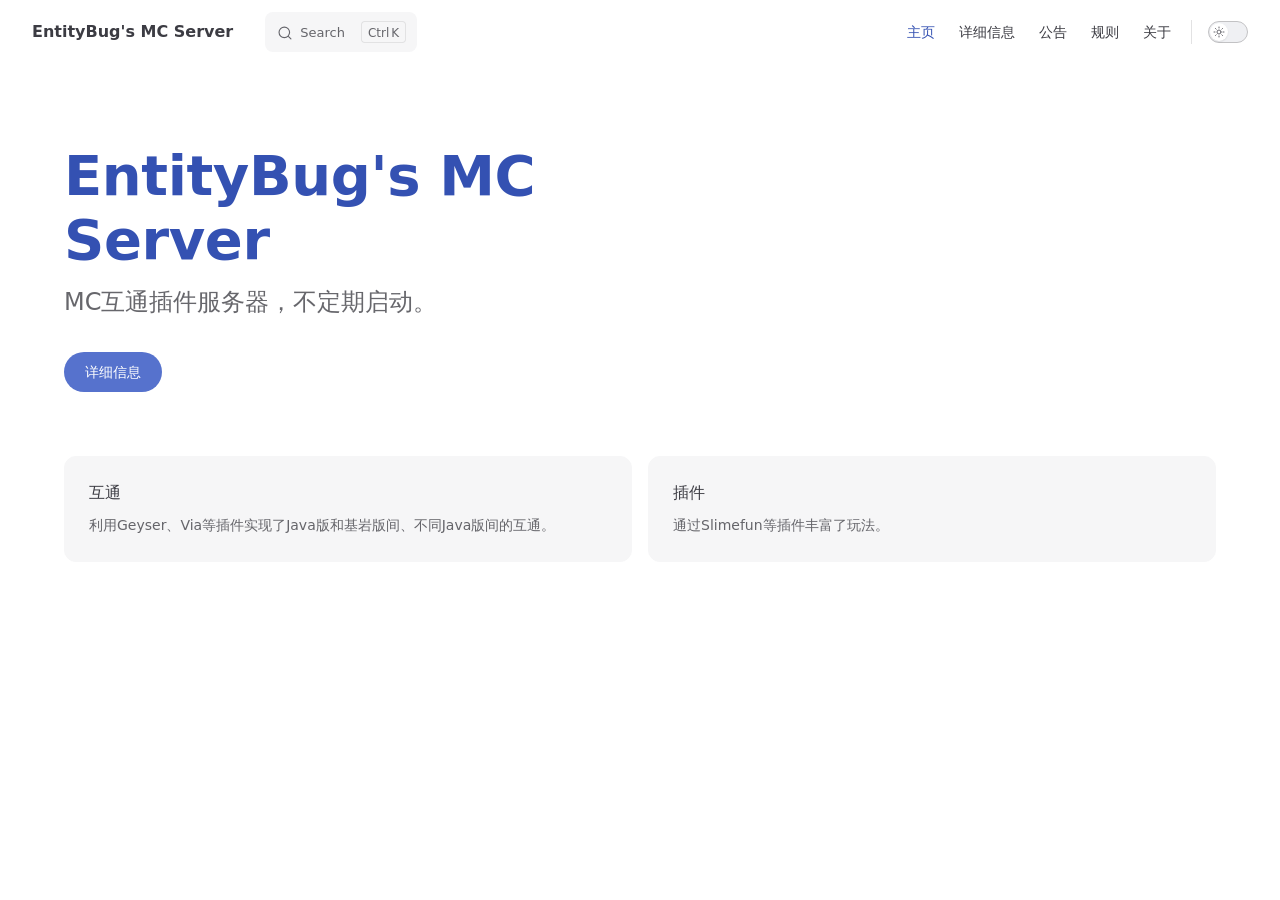
==== index.html @ 88ff8fdf "init" ====
<!DOCTYPE html>
<html lang="zh-CN" dir="ltr">
  <head>
    <meta charset="utf-8">
    <meta name="viewport" content="width=device-width,initial-scale=1">
    <title>EntityBug's MC Server</title>
    <meta name="description" content="EntityBug's MC Server">
    <meta name="generator" content="VitePress v1.3.3">
    <link rel="preload stylesheet" href="/assets/style.Cs6MiQ19.css" as="style">
    
    <script type="module" src="/assets/app.CuTtIM8b.js"></script>
    <link rel="preload" href="/assets/inter-roman-latin.Di8DUHzh.woff2" as="font" type="font/woff2" crossorigin="">
    <link rel="modulepreload" href="/assets/chunks/theme.NiTlILc1.js">
    <link rel="modulepreload" href="/assets/chunks/framework.DpC1ZpOZ.js">
    <link rel="modulepreload" href="/assets/index.md.BgIE23Xi.lean.js">
    <script id="check-dark-mode">(()=>{const e=localStorage.getItem("vitepress-theme-appearance")||"auto",a=window.matchMedia("(prefers-color-scheme: dark)").matches;(!e||e==="auto"?a:e==="dark")&&document.documentElement.classList.add("dark")})();</script>
    <script id="check-mac-os">document.documentElement.classList.toggle("mac",/Mac|iPhone|iPod|iPad/i.test(navigator.platform));</script>
  </head>
  <body>
    <div id="app"><div class="Layout" data-v-5d98c3a5><!--[--><!--]--><!--[--><span tabindex="-1" data-v-0f60ec36></span><a href="#VPContent" class="VPSkipLink visually-hidden" data-v-0f60ec36> Skip to content </a><!--]--><!----><header class="VPNav" data-v-5d98c3a5 data-v-ae24b3ad><div class="VPNavBar home top" data-v-ae24b3ad data-v-6aa21345><div class="wrapper" data-v-6aa21345><div class="container" data-v-6aa21345><div class="title" data-v-6aa21345><div class="VPNavBarTitle" data-v-6aa21345 data-v-ab179fa1><a class="title" href="/" data-v-ab179fa1><!--[--><!--]--><!----><span data-v-ab179fa1>EntityBug&#39;s MC Server</span><!--[--><!--]--></a></div></div><div class="content" data-v-6aa21345><div class="content-body" data-v-6aa21345><!--[--><!--]--><div class="VPNavBarSearch search" data-v-6aa21345><!--[--><!----><div id="local-search"><button type="button" class="DocSearch DocSearch-Button" aria-label="Search"><span class="DocSearch-Button-Container"><span class="vp-icon DocSearch-Search-Icon"></span><span class="DocSearch-Button-Placeholder">Search</span></span><span class="DocSearch-Button-Keys"><kbd class="DocSearch-Button-Key"></kbd><kbd class="DocSearch-Button-Key">K</kbd></span></button></div><!--]--></div><nav aria-labelledby="main-nav-aria-label" class="VPNavBarMenu menu" data-v-6aa21345 data-v-dc692963><span id="main-nav-aria-label" class="visually-hidden" data-v-dc692963> Main Navigation </span><!--[--><!--[--><a class="VPLink link VPNavBarMenuLink active" href="/" tabindex="0" data-v-dc692963 data-v-9c663999><!--[--><span data-v-9c663999>主页</span><!--]--></a><!--]--><!--[--><a class="VPLink link VPNavBarMenuLink" href="/details.html" tabindex="0" data-v-dc692963 data-v-9c663999><!--[--><span data-v-9c663999>详细信息</span><!--]--></a><!--]--><!--[--><a class="VPLink link VPNavBarMenuLink" href="/notice.html" tabindex="0" data-v-dc692963 data-v-9c663999><!--[--><span data-v-9c663999>公告</span><!--]--></a><!--]--><!--[--><a class="VPLink link VPNavBarMenuLink" href="/rules.html" tabindex="0" data-v-dc692963 data-v-9c663999><!--[--><span data-v-9c663999>规则</span><!--]--></a><!--]--><!--[--><a class="VPLink link VPNavBarMenuLink" href="/about.html" tabindex="0" data-v-dc692963 data-v-9c663999><!--[--><span data-v-9c663999>关于</span><!--]--></a><!--]--><!--]--></nav><!----><div class="VPNavBarAppearance appearance" data-v-6aa21345 data-v-6c893767><button class="VPSwitch VPSwitchAppearance" type="button" role="switch" title="Switch to dark theme" aria-checked="false" data-v-6c893767 data-v-5337faa4 data-v-1d5665e3><span class="check" data-v-1d5665e3><span class="icon" data-v-1d5665e3><!--[--><span class="vpi-sun sun" data-v-5337faa4></span><span class="vpi-moon moon" data-v-5337faa4></span><!--]--></span></span></button></div><!----><div class="VPFlyout VPNavBarExtra extra" data-v-6aa21345 data-v-bb2aa2f0 data-v-b6c34ac9><button type="button" class="button" aria-haspopup="true" aria-expanded="false" aria-label="extra navigation" data-v-b6c34ac9><span class="vpi-more-horizontal icon" data-v-b6c34ac9></span></button><div class="menu" data-v-b6c34ac9><div class="VPMenu" data-v-b6c34ac9 data-v-b98bc113><!----><!--[--><!--[--><!----><div class="group" data-v-bb2aa2f0><div class="item appearance" data-v-bb2aa2f0><p class="label" data-v-bb2aa2f0>Appearance</p><div class="appearance-action" data-v-bb2aa2f0><button class="VPSwitch VPSwitchAppearance" type="button" role="switch" title="Switch to dark theme" aria-checked="false" data-v-bb2aa2f0 data-v-5337faa4 data-v-1d5665e3><span class="check" data-v-1d5665e3><span class="icon" data-v-1d5665e3><!--[--><span class="vpi-sun sun" data-v-5337faa4></span><span class="vpi-moon moon" data-v-5337faa4></span><!--]--></span></span></button></div></div></div><!----><!--]--><!--]--></div></div></div><!--[--><!--]--><button type="button" class="VPNavBarHamburger hamburger" aria-label="mobile navigation" aria-expanded="false" aria-controls="VPNavScreen" data-v-6aa21345 data-v-e5dd9c1c><span class="container" data-v-e5dd9c1c><span class="top" data-v-e5dd9c1c></span><span class="middle" data-v-e5dd9c1c></span><span class="bottom" data-v-e5dd9c1c></span></span></button></div></div></div></div><div class="divider" data-v-6aa21345><div class="divider-line" data-v-6aa21345></div></div></div><!----></header><!----><!----><div class="VPContent is-home" id="VPContent" data-v-5d98c3a5 data-v-1428d186><div class="VPHome" data-v-1428d186 data-v-686f80a6><!--[--><!--]--><div class="VPHero VPHomeHero" data-v-686f80a6 data-v-303bb580><div class="container" data-v-303bb580><div class="main" data-v-303bb580><!--[--><!--]--><!--[--><h1 class="name" data-v-303bb580><span class="clip" data-v-303bb580>EntityBug's MC Server</span></h1><!----><p class="tagline" data-v-303bb580>MC互通插件服务器，不定期启动。</p><!--]--><!--[--><!--]--><div class="actions" data-v-303bb580><!--[--><div class="action" data-v-303bb580><a class="VPButton medium brand" href="/details.html" data-v-303bb580 data-v-cad61b99>详细信息</a></div><!--]--></div><!--[--><!--]--></div><!----></div></div><!--[--><!--]--><!--[--><!--]--><div class="VPFeatures VPHomeFeatures" data-v-686f80a6 data-v-a6181336><div class="container" data-v-a6181336><div class="items" data-v-a6181336><!--[--><div class="grid-2 item" data-v-a6181336><div class="VPLink no-icon VPFeature" data-v-a6181336 data-v-a3976bdc><!--[--><article class="box" data-v-a3976bdc><!----><h2 class="title" data-v-a3976bdc>互通</h2><p class="details" data-v-a3976bdc>利用Geyser、Via等插件实现了Java版和基岩版间、不同Java版间的互通。</p><!----></article><!--]--></div></div><div class="grid-2 item" data-v-a6181336><div class="VPLink no-icon VPFeature" data-v-a6181336 data-v-a3976bdc><!--[--><article class="box" data-v-a3976bdc><!----><h2 class="title" data-v-a3976bdc>插件</h2><p class="details" data-v-a3976bdc>通过Slimefun等插件丰富了玩法。</p><!----></article><!--]--></div></div><!--]--></div></div></div><!--[--><!--]--><div class="vp-doc container" style="" data-v-686f80a6 data-v-8e2d4988><!--[--><div style="position:relative;" data-v-686f80a6><div></div></div><!--]--></div></div></div><!----><!--[--><!--]--></div></div>
    <script>window.__VP_HASH_MAP__=JSON.parse("{\"about.md\":\"Ckhu9-S3\",\"details.md\":\"DdPZ6ev9\",\"index.md\":\"BgIE23Xi\",\"notice.md\":\"BH4Be3iI\",\"rules.md\":\"1nCKeiab\"}");window.__VP_SITE_DATA__=JSON.parse("{\"lang\":\"zh-CN\",\"dir\":\"ltr\",\"title\":\"EntityBug's MC Server\",\"description\":\"EntityBug's MC Server\",\"base\":\"/\",\"head\":[],\"router\":{\"prefetchLinks\":true},\"appearance\":true,\"themeConfig\":{\"nav\":[{\"text\":\"主页\",\"link\":\"/\"},{\"text\":\"详细信息\",\"link\":\"/details\"},{\"text\":\"公告\",\"link\":\"/notice\"},{\"text\":\"规则\",\"link\":\"/rules\"},{\"text\":\"关于\",\"link\":\"/about\"}],\"search\":{\"provider\":\"local\"}},\"locales\":{},\"scrollOffset\":134,\"cleanUrls\":false}");</script>
    
  </body>
</html>
---- assets/style.Cs6MiQ19.css ----
@font-face{font-family:Inter;font-style:normal;font-weight:100 900;font-display:swap;src:url(/assets/inter-roman-cyrillic-ext.BBPuwvHQ.woff2) format("woff2");unicode-range:U+0460-052F,U+1C80-1C88,U+20B4,U+2DE0-2DFF,U+A640-A69F,U+FE2E-FE2F}@font-face{font-family:Inter;font-style:normal;font-weight:100 900;font-display:swap;src:url(/assets/inter-roman-cyrillic.C5lxZ8CY.woff2) format("woff2");unicode-range:U+0301,U+0400-045F,U+0490-0491,U+04B0-04B1,U+2116}@font-face{font-family:Inter;font-style:normal;font-weight:100 900;font-display:swap;src:url(/assets/inter-roman-greek-ext.CqjqNYQ-.woff2) format("woff2");unicode-range:U+1F00-1FFF}@font-face{font-family:Inter;font-style:normal;font-weight:100 900;font-display:swap;src:url(/assets/inter-roman-greek.BBVDIX6e.woff2) format("woff2");unicode-range:U+0370-0377,U+037A-037F,U+0384-038A,U+038C,U+038E-03A1,U+03A3-03FF}@font-face{font-family:Inter;font-style:normal;font-weight:100 900;font-display:swap;src:url(/assets/inter-roman-vietnamese.BjW4sHH5.woff2) format("woff2");unicode-range:U+0102-0103,U+0110-0111,U+0128-0129,U+0168-0169,U+01A0-01A1,U+01AF-01B0,U+0300-0301,U+0303-0304,U+0308-0309,U+0323,U+0329,U+1EA0-1EF9,U+20AB}@font-face{font-family:Inter;font-style:normal;font-weight:100 900;font-display:swap;src:url(/assets/inter-roman-latin-ext.4ZJIpNVo.woff2) format("woff2");unicode-range:U+0100-02AF,U+0304,U+0308,U+0329,U+1E00-1E9F,U+1EF2-1EFF,U+2020,U+20A0-20AB,U+20AD-20C0,U+2113,U+2C60-2C7F,U+A720-A7FF}@font-face{font-family:Inter;font-style:normal;font-weight:100 900;font-display:swap;src:url(/assets/inter-roman-latin.Di8DUHzh.woff2) format("woff2");unicode-range:U+0000-00FF,U+0131,U+0152-0153,U+02BB-02BC,U+02C6,U+02DA,U+02DC,U+0304,U+0308,U+0329,U+2000-206F,U+2074,U+20AC,U+2122,U+2191,U+2193,U+2212,U+2215,U+FEFF,U+FFFD}@font-face{font-family:Inter;font-style:italic;font-weight:100 900;font-display:swap;src:url(/assets/inter-italic-cyrillic-ext.r48I6akx.woff2) format("woff2");unicode-range:U+0460-052F,U+1C80-1C88,U+20B4,U+2DE0-2DFF,U+A640-A69F,U+FE2E-FE2F}@font-face{font-family:Inter;font-style:italic;font-weight:100 900;font-display:swap;src:url(/assets/inter-italic-cyrillic.By2_1cv3.woff2) format("woff2");unicode-range:U+0301,U+0400-045F,U+0490-0491,U+04B0-04B1,U+2116}@font-face{font-family:Inter;font-style:italic;font-weight:100 900;font-display:swap;src:url(/assets/inter-italic-greek-ext.1u6EdAuj.woff2) format("woff2");unicode-range:U+1F00-1FFF}@font-face{font-family:Inter;font-style:italic;font-weight:100 900;font-display:swap;src:url(/assets/inter-italic-greek.DJ8dCoTZ.woff2) format("woff2");unicode-range:U+0370-0377,U+037A-037F,U+0384-038A,U+038C,U+038E-03A1,U+03A3-03FF}@font-face{font-family:Inter;font-style:italic;font-weight:100 900;font-display:swap;src:url(/assets/inter-italic-vietnamese.BSbpV94h.woff2) format("woff2");unicode-range:U+0102-0103,U+0110-0111,U+0128-0129,U+0168-0169,U+01A0-01A1,U+01AF-01B0,U+0300-0301,U+0303-0304,U+0308-0309,U+0323,U+0329,U+1EA0-1EF9,U+20AB}@font-face{font-family:Inter;font-style:italic;font-weight:100 900;font-display:swap;src:url(/assets/inter-italic-latin-ext.CN1xVJS-.woff2) format("woff2");unicode-range:U+0100-02AF,U+0304,U+0308,U+0329,U+1E00-1E9F,U+1EF2-1EFF,U+2020,U+20A0-20AB,U+20AD-20C0,U+2113,U+2C60-2C7F,U+A720-A7FF}@font-face{font-family:Inter;font-style:italic;font-weight:100 900;font-display:swap;src:url(/assets/inter-italic-latin.C2AdPX0b.woff2) format("woff2");unicode-range:U+0000-00FF,U+0131,U+0152-0153,U+02BB-02BC,U+02C6,U+02DA,U+02DC,U+0304,U+0308,U+0329,U+2000-206F,U+2074,U+20AC,U+2122,U+2191,U+2193,U+2212,U+2215,U+FEFF,U+FFFD}@font-face{font-family:Punctuation SC;font-weight:400;src:local("PingFang SC Regular"),local("Noto Sans CJK SC"),local("Microsoft YaHei");unicode-range:U+201C,U+201D,U+2018,U+2019,U+2E3A,U+2014,U+2013,U+2026,U+00B7,U+007E,U+002F}@font-face{font-family:Punctuation SC;font-weight:500;src:local("PingFang SC Medium"),local("Noto Sans CJK SC"),local("Microsoft YaHei");unicode-range:U+201C,U+201D,U+2018,U+2019,U+2E3A,U+2014,U+2013,U+2026,U+00B7,U+007E,U+002F}@font-face{font-family:Punctuation SC;font-weight:600;src:local("PingFang SC Semibold"),local("Noto Sans CJK SC Bold"),local("Microsoft YaHei Bold");unicode-range:U+201C,U+201D,U+2018,U+2019,U+2E3A,U+2014,U+2013,U+2026,U+00B7,U+007E,U+002F}@font-face{font-family:Punctuation SC;font-weight:700;src:local("PingFang SC Semibold"),local("Noto Sans CJK SC Bold"),local("Microsoft YaHei Bold");unicode-range:U+201C,U+201D,U+2018,U+2019,U+2E3A,U+2014,U+2013,U+2026,U+00B7,U+007E,U+002F}:root{--vp-c-white: #ffffff;--vp-c-black: #000000;--vp-c-neutral: var(--vp-c-black);--vp-c-neutral-inverse: var(--vp-c-white)}.dark{--vp-c-neutral: var(--vp-c-white);--vp-c-neutral-inverse: var(--vp-c-black)}:root{--vp-c-gray-1: #dddde3;--vp-c-gray-2: #e4e4e9;--vp-c-gray-3: #ebebef;--vp-c-gray-soft: rgba(142, 150, 170, .14);--vp-c-indigo-1: #3451b2;--vp-c-indigo-2: #3a5ccc;--vp-c-indigo-3: #5672cd;--vp-c-indigo-soft: rgba(100, 108, 255, .14);--vp-c-purple-1: #6f42c1;--vp-c-purple-2: #7e4cc9;--vp-c-purple-3: #8e5cd9;--vp-c-purple-soft: rgba(159, 122, 234, .14);--vp-c-green-1: #18794e;--vp-c-green-2: #299764;--vp-c-green-3: #30a46c;--vp-c-green-soft: rgba(16, 185, 129, .14);--vp-c-yellow-1: #915930;--vp-c-yellow-2: #946300;--vp-c-yellow-3: #9f6a00;--vp-c-yellow-soft: rgba(234, 179, 8, .14);--vp-c-red-1: #b8272c;--vp-c-red-2: #d5393e;--vp-c-red-3: #e0575b;--vp-c-red-soft: rgba(244, 63, 94, .14);--vp-c-sponsor: #db2777}.dark{--vp-c-gray-1: #515c67;--vp-c-gray-2: #414853;--vp-c-gray-3: #32363f;--vp-c-gray-soft: rgba(101, 117, 133, .16);--vp-c-indigo-1: #a8b1ff;--vp-c-indigo-2: #5c73e7;--vp-c-indigo-3: #3e63dd;--vp-c-indigo-soft: rgba(100, 108, 255, .16);--vp-c-purple-1: #c8abfa;--vp-c-purple-2: #a879e6;--vp-c-purple-3: #8e5cd9;--vp-c-purple-soft: rgba(159, 122, 234, .16);--vp-c-green-1: #3dd68c;--vp-c-green-2: #30a46c;--vp-c-green-3: #298459;--vp-c-green-soft: rgba(16, 185, 129, .16);--vp-c-yellow-1: #f9b44e;--vp-c-yellow-2: #da8b17;--vp-c-yellow-3: #a46a0a;--vp-c-yellow-soft: rgba(234, 179, 8, .16);--vp-c-red-1: #f66f81;--vp-c-red-2: #f14158;--vp-c-red-3: #b62a3c;--vp-c-red-soft: rgba(244, 63, 94, .16)}:root{--vp-c-bg: #ffffff;--vp-c-bg-alt: #f6f6f7;--vp-c-bg-elv: #ffffff;--vp-c-bg-soft: #f6f6f7}.dark{--vp-c-bg: #1b1b1f;--vp-c-bg-alt: #161618;--vp-c-bg-elv: #202127;--vp-c-bg-soft: #202127}:root{--vp-c-border: #c2c2c4;--vp-c-divider: #e2e2e3;--vp-c-gutter: #e2e2e3}.dark{--vp-c-border: #3c3f44;--vp-c-divider: #2e2e32;--vp-c-gutter: #000000}:root{--vp-c-text-1: rgba(60, 60, 67);--vp-c-text-2: rgba(60, 60, 67, .78);--vp-c-text-3: rgba(60, 60, 67, .56)}.dark{--vp-c-text-1: rgba(255, 255, 245, .86);--vp-c-text-2: rgba(235, 235, 245, .6);--vp-c-text-3: rgba(235, 235, 245, .38)}:root{--vp-c-default-1: var(--vp-c-gray-1);--vp-c-default-2: var(--vp-c-gray-2);--vp-c-default-3: var(--vp-c-gray-3);--vp-c-default-soft: var(--vp-c-gray-soft);--vp-c-brand-1: var(--vp-c-indigo-1);--vp-c-brand-2: var(--vp-c-indigo-2);--vp-c-brand-3: var(--vp-c-indigo-3);--vp-c-brand-soft: var(--vp-c-indigo-soft);--vp-c-brand: var(--vp-c-brand-1);--vp-c-tip-1: var(--vp-c-brand-1);--vp-c-tip-2: var(--vp-c-brand-2);--vp-c-tip-3: var(--vp-c-brand-3);--vp-c-tip-soft: var(--vp-c-brand-soft);--vp-c-note-1: var(--vp-c-brand-1);--vp-c-note-2: var(--vp-c-brand-2);--vp-c-note-3: var(--vp-c-brand-3);--vp-c-note-soft: var(--vp-c-brand-soft);--vp-c-success-1: var(--vp-c-green-1);--vp-c-success-2: var(--vp-c-green-2);--vp-c-success-3: var(--vp-c-green-3);--vp-c-success-soft: var(--vp-c-green-soft);--vp-c-important-1: var(--vp-c-purple-1);--vp-c-important-2: var(--vp-c-purple-2);--vp-c-important-3: var(--vp-c-purple-3);--vp-c-important-soft: var(--vp-c-purple-soft);--vp-c-warning-1: var(--vp-c-yellow-1);--vp-c-warning-2: var(--vp-c-yellow-2);--vp-c-warning-3: var(--vp-c-yellow-3);--vp-c-warning-soft: var(--vp-c-yellow-soft);--vp-c-danger-1: var(--vp-c-red-1);--vp-c-danger-2: var(--vp-c-red-2);--vp-c-danger-3: var(--vp-c-red-3);--vp-c-danger-soft: var(--vp-c-red-soft);--vp-c-caution-1: var(--vp-c-red-1);--vp-c-caution-2: var(--vp-c-red-2);--vp-c-caution-3: var(--vp-c-red-3);--vp-c-caution-soft: var(--vp-c-red-soft)}:root{--vp-font-family-base: "Inter", ui-sans-serif, system-ui, sans-serif, "Apple Color Emoji", "Segoe UI Emoji", "Segoe UI Symbol", "Noto Color Emoji";--vp-font-family-mono: ui-monospace, "Menlo", "Monaco", "Consolas", "Liberation Mono", "Courier New", monospace;font-optical-sizing:auto}:root:where(:lang(zh)){--vp-font-family-base: "Punctuation SC", "Inter", ui-sans-serif, system-ui, "PingFang SC", "Noto Sans CJK SC", "Noto Sans SC", "Heiti SC", "Microsoft YaHei", "DengXian", sans-serif, "Apple Color Emoji", "Segoe UI Emoji", "Segoe UI Symbol", "Noto Color Emoji"}:root{--vp-shadow-1: 0 1px 2px rgba(0, 0, 0, .04), 0 1px 2px rgba(0, 0, 0, .06);--vp-shadow-2: 0 3px 12px rgba(0, 0, 0, .07), 0 1px 4px rgba(0, 0, 0, .07);--vp-shadow-3: 0 12px 32px rgba(0, 0, 0, .1), 0 2px 6px rgba(0, 0, 0, .08);--vp-shadow-4: 0 14px 44px rgba(0, 0, 0, .12), 0 3px 9px rgba(0, 0, 0, .12);--vp-shadow-5: 0 18px 56px rgba(0, 0, 0, .16), 0 4px 12px rgba(0, 0, 0, .16)}:root{--vp-z-index-footer: 10;--vp-z-index-local-nav: 20;--vp-z-index-nav: 30;--vp-z-index-layout-top: 40;--vp-z-index-backdrop: 50;--vp-z-index-sidebar: 60}@media (min-width: 960px){:root{--vp-z-index-sidebar: 25}}:root{--vp-layout-max-width: 1440px}:root{--vp-header-anchor-symbol: "#"}:root{--vp-code-line-height: 1.7;--vp-code-font-size: .875em;--vp-code-color: var(--vp-c-brand-1);--vp-code-link-color: var(--vp-c-brand-1);--vp-code-link-hover-color: var(--vp-c-brand-2);--vp-code-bg: var(--vp-c-default-soft);--vp-code-block-color: var(--vp-c-text-2);--vp-code-block-bg: var(--vp-c-bg-alt);--vp-code-block-divider-color: var(--vp-c-gutter);--vp-code-lang-color: var(--vp-c-text-3);--vp-code-line-highlight-color: var(--vp-c-default-soft);--vp-code-line-number-color: var(--vp-c-text-3);--vp-code-line-diff-add-color: var(--vp-c-success-soft);--vp-code-line-diff-add-symbol-color: var(--vp-c-success-1);--vp-code-line-diff-remove-color: var(--vp-c-danger-soft);--vp-code-line-diff-remove-symbol-color: var(--vp-c-danger-1);--vp-code-line-warning-color: var(--vp-c-warning-soft);--vp-code-line-error-color: var(--vp-c-danger-soft);--vp-code-copy-code-border-color: var(--vp-c-divider);--vp-code-copy-code-bg: var(--vp-c-bg-soft);--vp-code-copy-code-hover-border-color: var(--vp-c-divider);--vp-code-copy-code-hover-bg: var(--vp-c-bg);--vp-code-copy-code-active-text: var(--vp-c-text-2);--vp-code-copy-copied-text-content: "Copied";--vp-code-tab-divider: var(--vp-code-block-divider-color);--vp-code-tab-text-color: var(--vp-c-text-2);--vp-code-tab-bg: var(--vp-code-block-bg);--vp-code-tab-hover-text-color: var(--vp-c-text-1);--vp-code-tab-active-text-color: var(--vp-c-text-1);--vp-code-tab-active-bar-color: var(--vp-c-brand-1)}:root{--vp-button-brand-border: transparent;--vp-button-brand-text: var(--vp-c-white);--vp-button-brand-bg: var(--vp-c-brand-3);--vp-button-brand-hover-border: transparent;--vp-button-brand-hover-text: var(--vp-c-white);--vp-button-brand-hover-bg: var(--vp-c-brand-2);--vp-button-brand-active-border: transparent;--vp-button-brand-active-text: var(--vp-c-white);--vp-button-brand-active-bg: var(--vp-c-brand-1);--vp-button-alt-border: transparent;--vp-button-alt-text: var(--vp-c-text-1);--vp-button-alt-bg: var(--vp-c-default-3);--vp-button-alt-hover-border: transparent;--vp-button-alt-hover-text: var(--vp-c-text-1);--vp-button-alt-hover-bg: var(--vp-c-default-2);--vp-button-alt-active-border: transparent;--vp-button-alt-active-text: var(--vp-c-text-1);--vp-button-alt-active-bg: var(--vp-c-default-1);--vp-button-sponsor-border: var(--vp-c-text-2);--vp-button-sponsor-text: var(--vp-c-text-2);--vp-button-sponsor-bg: transparent;--vp-button-sponsor-hover-border: var(--vp-c-sponsor);--vp-button-sponsor-hover-text: var(--vp-c-sponsor);--vp-button-sponsor-hover-bg: transparent;--vp-button-sponsor-active-border: var(--vp-c-sponsor);--vp-button-sponsor-active-text: var(--vp-c-sponsor);--vp-button-sponsor-active-bg: transparent}:root{--vp-custom-block-font-size: 14px;--vp-custom-block-code-font-size: 13px;--vp-custom-block-info-border: transparent;--vp-custom-block-info-text: var(--vp-c-text-1);--vp-custom-block-info-bg: var(--vp-c-default-soft);--vp-custom-block-info-code-bg: var(--vp-c-default-soft);--vp-custom-block-note-border: transparent;--vp-custom-block-note-text: var(--vp-c-text-1);--vp-custom-block-note-bg: var(--vp-c-default-soft);--vp-custom-block-note-code-bg: var(--vp-c-default-soft);--vp-custom-block-tip-border: transparent;--vp-custom-block-tip-text: var(--vp-c-text-1);--vp-custom-block-tip-bg: var(--vp-c-tip-soft);--vp-custom-block-tip-code-bg: var(--vp-c-tip-soft);--vp-custom-block-important-border: transparent;--vp-custom-block-important-text: var(--vp-c-text-1);--vp-custom-block-important-bg: var(--vp-c-important-soft);--vp-custom-block-important-code-bg: var(--vp-c-important-soft);--vp-custom-block-warning-border: transparent;--vp-custom-block-warning-text: var(--vp-c-text-1);--vp-custom-block-warning-bg: var(--vp-c-warning-soft);--vp-custom-block-warning-code-bg: var(--vp-c-warning-soft);--vp-custom-block-danger-border: transparent;--vp-custom-block-danger-text: var(--vp-c-text-1);--vp-custom-block-danger-bg: var(--vp-c-danger-soft);--vp-custom-block-danger-code-bg: var(--vp-c-danger-soft);--vp-custom-block-caution-border: transparent;--vp-custom-block-caution-text: var(--vp-c-text-1);--vp-custom-block-caution-bg: var(--vp-c-caution-soft);--vp-custom-block-caution-code-bg: var(--vp-c-caution-soft);--vp-custom-block-details-border: var(--vp-custom-block-info-border);--vp-custom-block-details-text: var(--vp-custom-block-info-text);--vp-custom-block-details-bg: var(--vp-custom-block-info-bg);--vp-custom-block-details-code-bg: var(--vp-custom-block-info-code-bg)}:root{--vp-input-border-color: var(--vp-c-border);--vp-input-bg-color: var(--vp-c-bg-alt);--vp-input-switch-bg-color: var(--vp-c-default-soft)}:root{--vp-nav-height: 64px;--vp-nav-bg-color: var(--vp-c-bg);--vp-nav-screen-bg-color: var(--vp-c-bg);--vp-nav-logo-height: 24px}.hide-nav{--vp-nav-height: 0px}.hide-nav .VPSidebar{--vp-nav-height: 22px}:root{--vp-local-nav-bg-color: var(--vp-c-bg)}:root{--vp-sidebar-width: 272px;--vp-sidebar-bg-color: var(--vp-c-bg-alt)}:root{--vp-backdrop-bg-color: rgba(0, 0, 0, .6)}:root{--vp-home-hero-name-color: var(--vp-c-brand-1);--vp-home-hero-name-background: transparent;--vp-home-hero-image-background-image: none;--vp-home-hero-image-filter: none}:root{--vp-badge-info-border: transparent;--vp-badge-info-text: var(--vp-c-text-2);--vp-badge-info-bg: var(--vp-c-default-soft);--vp-badge-tip-border: transparent;--vp-badge-tip-text: var(--vp-c-tip-1);--vp-badge-tip-bg: var(--vp-c-tip-soft);--vp-badge-warning-border: transparent;--vp-badge-warning-text: var(--vp-c-warning-1);--vp-badge-warning-bg: var(--vp-c-warning-soft);--vp-badge-danger-border: transparent;--vp-badge-danger-text: var(--vp-c-danger-1);--vp-badge-danger-bg: var(--vp-c-danger-soft)}:root{--vp-carbon-ads-text-color: var(--vp-c-text-1);--vp-carbon-ads-poweredby-color: var(--vp-c-text-2);--vp-carbon-ads-bg-color: var(--vp-c-bg-soft);--vp-carbon-ads-hover-text-color: var(--vp-c-brand-1);--vp-carbon-ads-hover-poweredby-color: var(--vp-c-text-1)}:root{--vp-local-search-bg: var(--vp-c-bg);--vp-local-search-result-bg: var(--vp-c-bg);--vp-local-search-result-border: var(--vp-c-divider);--vp-local-search-result-selected-bg: var(--vp-c-bg);--vp-local-search-result-selected-border: var(--vp-c-brand-1);--vp-local-search-highlight-bg: var(--vp-c-brand-1);--vp-local-search-highlight-text: var(--vp-c-neutral-inverse)}@media (prefers-reduced-motion: reduce){*,:before,:after{animation-delay:-1ms!important;animation-duration:1ms!important;animation-iteration-count:1!important;background-attachment:initial!important;scroll-behavior:auto!important;transition-duration:0s!important;transition-delay:0s!important}}*,:before,:after{box-sizing:border-box}html{line-height:1.4;font-size:16px;-webkit-text-size-adjust:100%}html.dark{color-scheme:dark}body{margin:0;width:100%;min-width:320px;min-height:100vh;line-height:24px;font-family:var(--vp-font-family-base);font-size:16px;font-weight:400;color:var(--vp-c-text-1);background-color:var(--vp-c-bg);font-synthesis:style;text-rendering:optimizeLegibility;-webkit-font-smoothing:antialiased;-moz-osx-font-smoothing:grayscale}main{display:block}h1,h2,h3,h4,h5,h6{margin:0;line-height:24px;font-size:16px;font-weight:400}p{margin:0}strong,b{font-weight:600}a,area,button,[role=button],input,label,select,summary,textarea{touch-action:manipulation}a{color:inherit;text-decoration:inherit}ol,ul{list-style:none;margin:0;padding:0}blockquote{margin:0}pre,code,kbd,samp{font-family:var(--vp-font-family-mono)}img,svg,video,canvas,audio,iframe,embed,object{display:block}figure{margin:0}img,video{max-width:100%;height:auto}button,input,optgroup,select,textarea{border:0;padding:0;line-height:inherit;color:inherit}button{padding:0;font-family:inherit;background-color:transparent;background-image:none}button:enabled,[role=button]:enabled{cursor:pointer}button:focus,button:focus-visible{outline:1px dotted;outline:4px auto -webkit-focus-ring-color}button:focus:not(:focus-visible){outline:none!important}input:focus,textarea:focus,select:focus{outline:none}table{border-collapse:collapse}input{background-color:transparent}input:-ms-input-placeholder,textarea:-ms-input-placeholder{color:var(--vp-c-text-3)}input::-ms-input-placeholder,textarea::-ms-input-placeholder{color:var(--vp-c-text-3)}input::placeholder,textarea::placeholder{color:var(--vp-c-text-3)}input::-webkit-outer-spin-button,input::-webkit-inner-spin-button{-webkit-appearance:none;margin:0}input[type=number]{-moz-appearance:textfield}textarea{resize:vertical}select{-webkit-appearance:none}fieldset{margin:0;padding:0}h1,h2,h3,h4,h5,h6,li,p{overflow-wrap:break-word}vite-error-overlay{z-index:9999}mjx-container{overflow-x:auto}mjx-container>svg{display:inline-block;margin:auto}[class^=vpi-],[class*=" vpi-"],.vp-icon{width:1em;height:1em}[class^=vpi-].bg,[class*=" vpi-"].bg,.vp-icon.bg{background-size:100% 100%;background-color:transparent}[class^=vpi-]:not(.bg),[class*=" vpi-"]:not(.bg),.vp-icon:not(.bg){-webkit-mask:var(--icon) no-repeat;mask:var(--icon) no-repeat;-webkit-mask-size:100% 100%;mask-size:100% 100%;background-color:currentColor;color:inherit}.vpi-align-left{--icon: url("data:image/svg+xml,%3Csvg xmlns='http://www.w3.org/2000/svg' fill='none' stroke='currentColor' stroke-linecap='round' stroke-linejoin='round' stroke-width='2' viewBox='0 0 24 24'%3E%3Cpath d='M21 6H3M15 12H3M17 18H3'/%3E%3C/svg%3E")}.vpi-arrow-right,.vpi-arrow-down,.vpi-arrow-left,.vpi-arrow-up{--icon: url("data:image/svg+xml,%3Csvg xmlns='http://www.w3.org/2000/svg' fill='none' stroke='currentColor' stroke-linecap='round' stroke-linejoin='round' stroke-width='2' viewBox='0 0 24 24'%3E%3Cpath d='M5 12h14M12 5l7 7-7 7'/%3E%3C/svg%3E")}.vpi-chevron-right,.vpi-chevron-down,.vpi-chevron-left,.vpi-chevron-up{--icon: url("data:image/svg+xml,%3Csvg xmlns='http://www.w3.org/2000/svg' fill='none' stroke='currentColor' stroke-linecap='round' stroke-linejoin='round' stroke-width='2' viewBox='0 0 24 24'%3E%3Cpath d='m9 18 6-6-6-6'/%3E%3C/svg%3E")}.vpi-chevron-down,.vpi-arrow-down{transform:rotate(90deg)}.vpi-chevron-left,.vpi-arrow-left{transform:rotate(180deg)}.vpi-chevron-up,.vpi-arrow-up{transform:rotate(-90deg)}.vpi-square-pen{--icon: url("data:image/svg+xml,%3Csvg xmlns='http://www.w3.org/2000/svg' fill='none' stroke='currentColor' stroke-linecap='round' stroke-linejoin='round' stroke-width='2' viewBox='0 0 24 24'%3E%3Cpath d='M12 3H5a2 2 0 0 0-2 2v14a2 2 0 0 0 2 2h14a2 2 0 0 0 2-2v-7'/%3E%3Cpath d='M18.375 2.625a2.121 2.121 0 1 1 3 3L12 15l-4 1 1-4Z'/%3E%3C/svg%3E")}.vpi-plus{--icon: url("data:image/svg+xml,%3Csvg xmlns='http://www.w3.org/2000/svg' fill='none' stroke='currentColor' stroke-linecap='round' stroke-linejoin='round' stroke-width='2' viewBox='0 0 24 24'%3E%3Cpath d='M5 12h14M12 5v14'/%3E%3C/svg%3E")}.vpi-sun{--icon: url("data:image/svg+xml,%3Csvg xmlns='http://www.w3.org/2000/svg' fill='none' stroke='currentColor' stroke-linecap='round' stroke-linejoin='round' stroke-width='2' viewBox='0 0 24 24'%3E%3Ccircle cx='12' cy='12' r='4'/%3E%3Cpath d='M12 2v2M12 20v2M4.93 4.93l1.41 1.41M17.66 17.66l1.41 1.41M2 12h2M20 12h2M6.34 17.66l-1.41 1.41M19.07 4.93l-1.41 1.41'/%3E%3C/svg%3E")}.vpi-moon{--icon: url("data:image/svg+xml,%3Csvg xmlns='http://www.w3.org/2000/svg' fill='none' stroke='currentColor' stroke-linecap='round' stroke-linejoin='round' stroke-width='2' viewBox='0 0 24 24'%3E%3Cpath d='M12 3a6 6 0 0 0 9 9 9 9 0 1 1-9-9Z'/%3E%3C/svg%3E")}.vpi-more-horizontal{--icon: url("data:image/svg+xml,%3Csvg xmlns='http://www.w3.org/2000/svg' fill='none' stroke='currentColor' stroke-linecap='round' stroke-linejoin='round' stroke-width='2' viewBox='0 0 24 24'%3E%3Ccircle cx='12' cy='12' r='1'/%3E%3Ccircle cx='19' cy='12' r='1'/%3E%3Ccircle cx='5' cy='12' r='1'/%3E%3C/svg%3E")}.vpi-languages{--icon: url("data:image/svg+xml,%3Csvg xmlns='http://www.w3.org/2000/svg' fill='none' stroke='currentColor' stroke-linecap='round' stroke-linejoin='round' stroke-width='2' viewBox='0 0 24 24'%3E%3Cpath d='m5 8 6 6M4 14l6-6 2-3M2 5h12M7 2h1M22 22l-5-10-5 10M14 18h6'/%3E%3C/svg%3E")}.vpi-heart{--icon: url("data:image/svg+xml,%3Csvg xmlns='http://www.w3.org/2000/svg' fill='none' stroke='currentColor' stroke-linecap='round' stroke-linejoin='round' stroke-width='2' viewBox='0 0 24 24'%3E%3Cpath d='M19 14c1.49-1.46 3-3.21 3-5.5A5.5 5.5 0 0 0 16.5 3c-1.76 0-3 .5-4.5 2-1.5-1.5-2.74-2-4.5-2A5.5 5.5 0 0 0 2 8.5c0 2.3 1.5 4.05 3 5.5l7 7Z'/%3E%3C/svg%3E")}.vpi-search{--icon: url("data:image/svg+xml,%3Csvg xmlns='http://www.w3.org/2000/svg' fill='none' stroke='currentColor' stroke-linecap='round' stroke-linejoin='round' stroke-width='2' viewBox='0 0 24 24'%3E%3Ccircle cx='11' cy='11' r='8'/%3E%3Cpath d='m21 21-4.3-4.3'/%3E%3C/svg%3E")}.vpi-layout-list{--icon: url("data:image/svg+xml,%3Csvg xmlns='http://www.w3.org/2000/svg' fill='none' stroke='currentColor' stroke-linecap='round' stroke-linejoin='round' stroke-width='2' viewBox='0 0 24 24'%3E%3Crect width='7' height='7' x='3' y='3' rx='1'/%3E%3Crect width='7' height='7' x='3' y='14' rx='1'/%3E%3Cpath d='M14 4h7M14 9h7M14 15h7M14 20h7'/%3E%3C/svg%3E")}.vpi-delete{--icon: url("data:image/svg+xml,%3Csvg xmlns='http://www.w3.org/2000/svg' fill='none' stroke='currentColor' stroke-linecap='round' stroke-linejoin='round' stroke-width='2' viewBox='0 0 24 24'%3E%3Cpath d='M20 5H9l-7 7 7 7h11a2 2 0 0 0 2-2V7a2 2 0 0 0-2-2ZM18 9l-6 6M12 9l6 6'/%3E%3C/svg%3E")}.vpi-corner-down-left{--icon: url("data:image/svg+xml,%3Csvg xmlns='http://www.w3.org/2000/svg' fill='none' stroke='currentColor' stroke-linecap='round' stroke-linejoin='round' stroke-width='2' viewBox='0 0 24 24'%3E%3Cpath d='m9 10-5 5 5 5'/%3E%3Cpath d='M20 4v7a4 4 0 0 1-4 4H4'/%3E%3C/svg%3E")}:root{--vp-icon-copy: url("data:image/svg+xml,%3Csvg xmlns='http://www.w3.org/2000/svg' fill='none' stroke='rgba(128,128,128,1)' stroke-linecap='round' stroke-linejoin='round' stroke-width='2' viewBox='0 0 24 24'%3E%3Crect width='8' height='4' x='8' y='2' rx='1' ry='1'/%3E%3Cpath d='M16 4h2a2 2 0 0 1 2 2v14a2 2 0 0 1-2 2H6a2 2 0 0 1-2-2V6a2 2 0 0 1 2-2h2'/%3E%3C/svg%3E");--vp-icon-copied: url("data:image/svg+xml,%3Csvg xmlns='http://www.w3.org/2000/svg' fill='none' stroke='rgba(128,128,128,1)' stroke-linecap='round' stroke-linejoin='round' stroke-width='2' viewBox='0 0 24 24'%3E%3Crect width='8' height='4' x='8' y='2' rx='1' ry='1'/%3E%3Cpath d='M16 4h2a2 2 0 0 1 2 2v14a2 2 0 0 1-2 2H6a2 2 0 0 1-2-2V6a2 2 0 0 1 2-2h2'/%3E%3Cpath d='m9 14 2 2 4-4'/%3E%3C/svg%3E")}.vpi-social-discord{--icon: url("data:image/svg+xml,%3Csvg xmlns='http://www.w3.org/2000/svg' viewBox='0 0 24 24'%3E%3Cpath d='M20.317 4.37a19.791 19.791 0 0 0-4.885-1.515.074.074 0 0 0-.079.037c-.21.375-.444.864-.608 1.25a18.27 18.27 0 0 0-5.487 0 12.64 12.64 0 0 0-.617-1.25.077.077 0 0 0-.079-.037A19.736 19.736 0 0 0 3.677 4.37a.07.07 0 0 0-.032.027C.533 9.046-.32 13.58.099 18.057a.082.082 0 0 0 .031.057 19.9 19.9 0 0 0 5.993 3.03.078.078 0 0 0 .084-.028c.462-.63.874-1.295 1.226-1.994a.076.076 0 0 0-.041-.106 13.107 13.107 0 0 1-1.872-.892.077.077 0 0 1-.008-.128 10.2 10.2 0 0 0 .372-.292.074.074 0 0 1 .077-.01c3.928 1.793 8.18 1.793 12.062 0a.074.074 0 0 1 .078.01c.12.098.246.198.373.292a.077.077 0 0 1-.006.127 12.299 12.299 0 0 1-1.873.892.077.077 0 0 0-.041.107c.36.698.772 1.362 1.225 1.993a.076.076 0 0 0 .084.028 19.839 19.839 0 0 0 6.002-3.03.077.077 0 0 0 .032-.054c.5-5.177-.838-9.674-3.549-13.66a.061.061 0 0 0-.031-.03zM8.02 15.33c-1.183 0-2.157-1.085-2.157-2.419 0-1.333.956-2.419 2.157-2.419 1.21 0 2.176 1.096 2.157 2.42 0 1.333-.956 2.418-2.157 2.418zm7.975 0c-1.183 0-2.157-1.085-2.157-2.419 0-1.333.955-2.419 2.157-2.419 1.21 0 2.176 1.096 2.157 2.42 0 1.333-.946 2.418-2.157 2.418Z'/%3E%3C/svg%3E")}.vpi-social-facebook{--icon: url("data:image/svg+xml,%3Csvg xmlns='http://www.w3.org/2000/svg' viewBox='0 0 24 24'%3E%3Cpath d='M9.101 23.691v-7.98H6.627v-3.667h2.474v-1.58c0-4.085 1.848-5.978 5.858-5.978.401 0 .955.042 1.468.103a8.68 8.68 0 0 1 1.141.195v3.325a8.623 8.623 0 0 0-.653-.036 26.805 26.805 0 0 0-.733-.009c-.707 0-1.259.096-1.675.309a1.686 1.686 0 0 0-.679.622c-.258.42-.374.995-.374 1.752v1.297h3.919l-.386 2.103-.287 1.564h-3.246v8.245C19.396 23.238 24 18.179 24 12.044c0-6.627-5.373-12-12-12s-12 5.373-12 12c0 5.628 3.874 10.35 9.101 11.647Z'/%3E%3C/svg%3E")}.vpi-social-github{--icon: url("data:image/svg+xml,%3Csvg xmlns='http://www.w3.org/2000/svg' viewBox='0 0 24 24'%3E%3Cpath d='M12 .297c-6.63 0-12 5.373-12 12 0 5.303 3.438 9.8 8.205 11.385.6.113.82-.258.82-.577 0-.285-.01-1.04-.015-2.04-3.338.724-4.042-1.61-4.042-1.61C4.422 18.07 3.633 17.7 3.633 17.7c-1.087-.744.084-.729.084-.729 1.205.084 1.838 1.236 1.838 1.236 1.07 1.835 2.809 1.305 3.495.998.108-.776.417-1.305.76-1.605-2.665-.3-5.466-1.332-5.466-5.93 0-1.31.465-2.38 1.235-3.22-.135-.303-.54-1.523.105-3.176 0 0 1.005-.322 3.3 1.23.96-.267 1.98-.399 3-.405 1.02.006 2.04.138 3 .405 2.28-1.552 3.285-1.23 3.285-1.23.645 1.653.24 2.873.12 3.176.765.84 1.23 1.91 1.23 3.22 0 4.61-2.805 5.625-5.475 5.92.42.36.81 1.096.81 2.22 0 1.606-.015 2.896-.015 3.286 0 .315.21.69.825.57C20.565 22.092 24 17.592 24 12.297c0-6.627-5.373-12-12-12'/%3E%3C/svg%3E")}.vpi-social-instagram{--icon: url("data:image/svg+xml,%3Csvg xmlns='http://www.w3.org/2000/svg' viewBox='0 0 24 24'%3E%3Cpath d='M7.03.084c-1.277.06-2.149.264-2.91.563a5.874 5.874 0 0 0-2.124 1.388 5.878 5.878 0 0 0-1.38 2.127C.321 4.926.12 5.8.064 7.076.008 8.354-.005 8.764.001 12.023c.007 3.259.021 3.667.083 4.947.061 1.277.264 2.149.563 2.911.308.789.72 1.457 1.388 2.123a5.872 5.872 0 0 0 2.129 1.38c.763.295 1.636.496 2.913.552 1.278.056 1.689.069 4.947.063 3.257-.007 3.668-.021 4.947-.082 1.28-.06 2.147-.265 2.91-.563a5.881 5.881 0 0 0 2.123-1.388 5.881 5.881 0 0 0 1.38-2.129c.295-.763.496-1.636.551-2.912.056-1.28.07-1.69.063-4.948-.006-3.258-.02-3.667-.081-4.947-.06-1.28-.264-2.148-.564-2.911a5.892 5.892 0 0 0-1.387-2.123 5.857 5.857 0 0 0-2.128-1.38C19.074.322 18.202.12 16.924.066 15.647.009 15.236-.006 11.977 0 8.718.008 8.31.021 7.03.084m.14 21.693c-1.17-.05-1.805-.245-2.228-.408a3.736 3.736 0 0 1-1.382-.895 3.695 3.695 0 0 1-.9-1.378c-.165-.423-.363-1.058-.417-2.228-.06-1.264-.072-1.644-.08-4.848-.006-3.204.006-3.583.061-4.848.05-1.169.246-1.805.408-2.228.216-.561.477-.96.895-1.382a3.705 3.705 0 0 1 1.379-.9c.423-.165 1.057-.361 2.227-.417 1.265-.06 1.644-.072 4.848-.08 3.203-.006 3.583.006 4.85.062 1.168.05 1.804.244 2.227.408.56.216.96.475 1.382.895.421.42.681.817.9 1.378.165.422.362 1.056.417 2.227.06 1.265.074 1.645.08 4.848.005 3.203-.006 3.583-.061 4.848-.051 1.17-.245 1.805-.408 2.23-.216.56-.477.96-.896 1.38a3.705 3.705 0 0 1-1.378.9c-.422.165-1.058.362-2.226.418-1.266.06-1.645.072-4.85.079-3.204.007-3.582-.006-4.848-.06m9.783-16.192a1.44 1.44 0 1 0 1.437-1.442 1.44 1.44 0 0 0-1.437 1.442M5.839 12.012a6.161 6.161 0 1 0 12.323-.024 6.162 6.162 0 0 0-12.323.024M8 12.008A4 4 0 1 1 12.008 16 4 4 0 0 1 8 12.008'/%3E%3C/svg%3E")}.vpi-social-linkedin{--icon: url("data:image/svg+xml,%3Csvg xmlns='http://www.w3.org/2000/svg' viewBox='0 0 24 24'%3E%3Cpath d='M20.447 20.452h-3.554v-5.569c0-1.328-.027-3.037-1.852-3.037-1.853 0-2.136 1.445-2.136 2.939v5.667H9.351V9h3.414v1.561h.046c.477-.9 1.637-1.85 3.37-1.85 3.601 0 4.267 2.37 4.267 5.455v6.286zM5.337 7.433a2.062 2.062 0 0 1-2.063-2.065 2.064 2.064 0 1 1 2.063 2.065zm1.782 13.019H3.555V9h3.564v11.452zM22.225 0H1.771C.792 0 0 .774 0 1.729v20.542C0 23.227.792 24 1.771 24h20.451C23.2 24 24 23.227 24 22.271V1.729C24 .774 23.2 0 22.222 0h.003z'/%3E%3C/svg%3E")}.vpi-social-mastodon{--icon: url("data:image/svg+xml,%3Csvg xmlns='http://www.w3.org/2000/svg' viewBox='0 0 24 24'%3E%3Cpath d='M23.268 5.313c-.35-2.578-2.617-4.61-5.304-5.004C17.51.242 15.792 0 11.813 0h-.03c-3.98 0-4.835.242-5.288.309C3.882.692 1.496 2.518.917 5.127.64 6.412.61 7.837.661 9.143c.074 1.874.088 3.745.26 5.611.118 1.24.325 2.47.62 3.68.55 2.237 2.777 4.098 4.96 4.857 2.336.792 4.849.923 7.256.38.265-.061.527-.132.786-.213.585-.184 1.27-.39 1.774-.753a.057.057 0 0 0 .023-.043v-1.809a.052.052 0 0 0-.02-.041.053.053 0 0 0-.046-.01 20.282 20.282 0 0 1-4.709.545c-2.73 0-3.463-1.284-3.674-1.818a5.593 5.593 0 0 1-.319-1.433.053.053 0 0 1 .066-.054c1.517.363 3.072.546 4.632.546.376 0 .75 0 1.125-.01 1.57-.044 3.224-.124 4.768-.422.038-.008.077-.015.11-.024 2.435-.464 4.753-1.92 4.989-5.604.008-.145.03-1.52.03-1.67.002-.512.167-3.63-.024-5.545zm-3.748 9.195h-2.561V8.29c0-1.309-.55-1.976-1.67-1.976-1.23 0-1.846.79-1.846 2.35v3.403h-2.546V8.663c0-1.56-.617-2.35-1.848-2.35-1.112 0-1.668.668-1.67 1.977v6.218H4.822V8.102c0-1.31.337-2.35 1.011-3.12.696-.77 1.608-1.164 2.74-1.164 1.311 0 2.302.5 2.962 1.498l.638 1.06.638-1.06c.66-.999 1.65-1.498 2.96-1.498 1.13 0 2.043.395 2.74 1.164.675.77 1.012 1.81 1.012 3.12z'/%3E%3C/svg%3E")}.vpi-social-npm{--icon: url("data:image/svg+xml,%3Csvg xmlns='http://www.w3.org/2000/svg' viewBox='0 0 24 24'%3E%3Cpath d='M1.763 0C.786 0 0 .786 0 1.763v20.474C0 23.214.786 24 1.763 24h20.474c.977 0 1.763-.786 1.763-1.763V1.763C24 .786 23.214 0 22.237 0zM5.13 5.323l13.837.019-.009 13.836h-3.464l.01-10.382h-3.456L12.04 19.17H5.113z'/%3E%3C/svg%3E")}.vpi-social-slack{--icon: url("data:image/svg+xml,%3Csvg xmlns='http://www.w3.org/2000/svg' viewBox='0 0 24 24'%3E%3Cpath d='M5.042 15.165a2.528 2.528 0 0 1-2.52 2.523A2.528 2.528 0 0 1 0 15.165a2.527 2.527 0 0 1 2.522-2.52h2.52v2.52zm1.271 0a2.527 2.527 0 0 1 2.521-2.52 2.527 2.527 0 0 1 2.521 2.52v6.313A2.528 2.528 0 0 1 8.834 24a2.528 2.528 0 0 1-2.521-2.522v-6.313zM8.834 5.042a2.528 2.528 0 0 1-2.521-2.52A2.528 2.528 0 0 1 8.834 0a2.528 2.528 0 0 1 2.521 2.522v2.52H8.834zm0 1.271a2.528 2.528 0 0 1 2.521 2.521 2.528 2.528 0 0 1-2.521 2.521H2.522A2.528 2.528 0 0 1 0 8.834a2.528 2.528 0 0 1 2.522-2.521h6.312zm10.122 2.521a2.528 2.528 0 0 1 2.522-2.521A2.528 2.528 0 0 1 24 8.834a2.528 2.528 0 0 1-2.522 2.521h-2.522V8.834zm-1.268 0a2.528 2.528 0 0 1-2.523 2.521 2.527 2.527 0 0 1-2.52-2.521V2.522A2.527 2.527 0 0 1 15.165 0a2.528 2.528 0 0 1 2.523 2.522v6.312zm-2.523 10.122a2.528 2.528 0 0 1 2.523 2.522A2.528 2.528 0 0 1 15.165 24a2.527 2.527 0 0 1-2.52-2.522v-2.522h2.52zm0-1.268a2.527 2.527 0 0 1-2.52-2.523 2.526 2.526 0 0 1 2.52-2.52h6.313A2.527 2.527 0 0 1 24 15.165a2.528 2.528 0 0 1-2.522 2.523h-6.313z'/%3E%3C/svg%3E")}.vpi-social-twitter,.vpi-social-x{--icon: url("data:image/svg+xml,%3Csvg xmlns='http://www.w3.org/2000/svg' viewBox='0 0 24 24'%3E%3Cpath d='M18.901 1.153h3.68l-8.04 9.19L24 22.846h-7.406l-5.8-7.584-6.638 7.584H.474l8.6-9.83L0 1.154h7.594l5.243 6.932ZM17.61 20.644h2.039L6.486 3.24H4.298Z'/%3E%3C/svg%3E")}.vpi-social-youtube{--icon: url("data:image/svg+xml,%3Csvg xmlns='http://www.w3.org/2000/svg' viewBox='0 0 24 24'%3E%3Cpath d='M23.498 6.186a3.016 3.016 0 0 0-2.122-2.136C19.505 3.545 12 3.545 12 3.545s-7.505 0-9.377.505A3.017 3.017 0 0 0 .502 6.186C0 8.07 0 12 0 12s0 3.93.502 5.814a3.016 3.016 0 0 0 2.122 2.136c1.871.505 9.376.505 9.376.505s7.505 0 9.377-.505a3.015 3.015 0 0 0 2.122-2.136C24 15.93 24 12 24 12s0-3.93-.502-5.814zM9.545 15.568V8.432L15.818 12l-6.273 3.568z'/%3E%3C/svg%3E")}.visually-hidden{position:absolute;width:1px;height:1px;white-space:nowrap;clip:rect(0 0 0 0);clip-path:inset(50%);overflow:hidden}.custom-block{border:1px solid transparent;border-radius:8px;padding:16px 16px 8px;line-height:24px;font-size:var(--vp-custom-block-font-size);color:var(--vp-c-text-2)}.custom-block.info{border-color:var(--vp-custom-block-info-border);color:var(--vp-custom-block-info-text);background-color:var(--vp-custom-block-info-bg)}.custom-block.info a,.custom-block.info code{color:var(--vp-c-brand-1)}.custom-block.info a:hover,.custom-block.info a:hover>code{color:var(--vp-c-brand-2)}.custom-block.info code{background-color:var(--vp-custom-block-info-code-bg)}.custom-block.note{border-color:var(--vp-custom-block-note-border);color:var(--vp-custom-block-note-text);background-color:var(--vp-custom-block-note-bg)}.custom-block.note a,.custom-block.note code{color:var(--vp-c-brand-1)}.custom-block.note a:hover,.custom-block.note a:hover>code{color:var(--vp-c-brand-2)}.custom-block.note code{background-color:var(--vp-custom-block-note-code-bg)}.custom-block.tip{border-color:var(--vp-custom-block-tip-border);color:var(--vp-custom-block-tip-text);background-color:var(--vp-custom-block-tip-bg)}.custom-block.tip a,.custom-block.tip code{color:var(--vp-c-tip-1)}.custom-block.tip a:hover,.custom-block.tip a:hover>code{color:var(--vp-c-tip-2)}.custom-block.tip code{background-color:var(--vp-custom-block-tip-code-bg)}.custom-block.important{border-color:var(--vp-custom-block-important-border);color:var(--vp-custom-block-important-text);background-color:var(--vp-custom-block-important-bg)}.custom-block.important a,.custom-block.important code{color:var(--vp-c-important-1)}.custom-block.important a:hover,.custom-block.important a:hover>code{color:var(--vp-c-important-2)}.custom-block.important code{background-color:var(--vp-custom-block-important-code-bg)}.custom-block.warning{border-color:var(--vp-custom-block-warning-border);color:var(--vp-custom-block-warning-text);background-color:var(--vp-custom-block-warning-bg)}.custom-block.warning a,.custom-block.warning code{color:var(--vp-c-warning-1)}.custom-block.warning a:hover,.custom-block.warning a:hover>code{color:var(--vp-c-warning-2)}.custom-block.warning code{background-color:var(--vp-custom-block-warning-code-bg)}.custom-block.danger{border-color:var(--vp-custom-block-danger-border);color:var(--vp-custom-block-danger-text);background-color:var(--vp-custom-block-danger-bg)}.custom-block.danger a,.custom-block.danger code{color:var(--vp-c-danger-1)}.custom-block.danger a:hover,.custom-block.danger a:hover>code{color:var(--vp-c-danger-2)}.custom-block.danger code{background-color:var(--vp-custom-block-danger-code-bg)}.custom-block.caution{border-color:var(--vp-custom-block-caution-border);color:var(--vp-custom-block-caution-text);background-color:var(--vp-custom-block-caution-bg)}.custom-block.caution a,.custom-block.caution code{color:var(--vp-c-caution-1)}.custom-block.caution a:hover,.custom-block.caution a:hover>code{color:var(--vp-c-caution-2)}.custom-block.caution code{background-color:var(--vp-custom-block-caution-code-bg)}.custom-block.details{border-color:var(--vp-custom-block-details-border);color:var(--vp-custom-block-details-text);background-color:var(--vp-custom-block-details-bg)}.custom-block.details a{color:var(--vp-c-brand-1)}.custom-block.details a:hover,.custom-block.details a:hover>code{color:var(--vp-c-brand-2)}.custom-block.details code{background-color:var(--vp-custom-block-details-code-bg)}.custom-block-title{font-weight:600}.custom-block p+p{margin:8px 0}.custom-block.details summary{margin:0 0 8px;font-weight:700;cursor:pointer;-webkit-user-select:none;user-select:none}.custom-block.details summary+p{margin:8px 0}.custom-block a{color:inherit;font-weight:600;text-decoration:underline;text-underline-offset:2px;transition:opacity .25s}.custom-block a:hover{opacity:.75}.custom-block code{font-size:var(--vp-custom-block-code-font-size)}.custom-block.custom-block th,.custom-block.custom-block blockquote>p{font-size:var(--vp-custom-block-font-size);color:inherit}.dark .vp-code span{color:var(--shiki-dark, inherit)}html:not(.dark) .vp-code span{color:var(--shiki-light, inherit)}.vp-code-group{margin-top:16px}.vp-code-group .tabs{position:relative;display:flex;margin-right:-24px;margin-left:-24px;padding:0 12px;background-color:var(--vp-code-tab-bg);overflow-x:auto;overflow-y:hidden;box-shadow:inset 0 -1px var(--vp-code-tab-divider)}@media (min-width: 640px){.vp-code-group .tabs{margin-right:0;margin-left:0;border-radius:8px 8px 0 0}}.vp-code-group .tabs input{position:fixed;opacity:0;pointer-events:none}.vp-code-group .tabs label{position:relative;display:inline-block;border-bottom:1px solid transparent;padding:0 12px;line-height:48px;font-size:14px;font-weight:500;color:var(--vp-code-tab-text-color);white-space:nowrap;cursor:pointer;transition:color .25s}.vp-code-group .tabs label:after{position:absolute;right:8px;bottom:-1px;left:8px;z-index:1;height:2px;border-radius:2px;content:"";background-color:transparent;transition:background-color .25s}.vp-code-group label:hover{color:var(--vp-code-tab-hover-text-color)}.vp-code-group input:checked+label{color:var(--vp-code-tab-active-text-color)}.vp-code-group input:checked+label:after{background-color:var(--vp-code-tab-active-bar-color)}.vp-code-group div[class*=language-],.vp-block{display:none;margin-top:0!important;border-top-left-radius:0!important;border-top-right-radius:0!important}.vp-code-group div[class*=language-].active,.vp-block.active{display:block}.vp-block{padding:20px 24px}.vp-doc h1,.vp-doc h2,.vp-doc h3,.vp-doc h4,.vp-doc h5,.vp-doc h6{position:relative;font-weight:600;outline:none}.vp-doc h1{letter-spacing:-.02em;line-height:40px;font-size:28px}.vp-doc h2{margin:48px 0 16px;border-top:1px solid var(--vp-c-divider);padding-top:24px;letter-spacing:-.02em;line-height:32px;font-size:24px}.vp-doc h3{margin:32px 0 0;letter-spacing:-.01em;line-height:28px;font-size:20px}.vp-doc h4{margin:24px 0 0;letter-spacing:-.01em;line-height:24px;font-size:18px}.vp-doc .header-anchor{position:absolute;top:0;left:0;margin-left:-.87em;font-weight:500;-webkit-user-select:none;user-select:none;opacity:0;text-decoration:none;transition:color .25s,opacity .25s}.vp-doc .header-anchor:before{content:var(--vp-header-anchor-symbol)}.vp-doc h1:hover .header-anchor,.vp-doc h1 .header-anchor:focus,.vp-doc h2:hover .header-anchor,.vp-doc h2 .header-anchor:focus,.vp-doc h3:hover .header-anchor,.vp-doc h3 .header-anchor:focus,.vp-doc h4:hover .header-anchor,.vp-doc h4 .header-anchor:focus,.vp-doc h5:hover .header-anchor,.vp-doc h5 .header-anchor:focus,.vp-doc h6:hover .header-anchor,.vp-doc h6 .header-anchor:focus{opacity:1}@media (min-width: 768px){.vp-doc h1{letter-spacing:-.02em;line-height:40px;font-size:32px}}.vp-doc h2 .header-anchor{top:24px}.vp-doc p,.vp-doc summary{margin:16px 0}.vp-doc p{line-height:28px}.vp-doc blockquote{margin:16px 0;border-left:2px solid var(--vp-c-divider);padding-left:16px;transition:border-color .5s;color:var(--vp-c-text-2)}.vp-doc blockquote>p{margin:0;font-size:16px;transition:color .5s}.vp-doc a{font-weight:500;color:var(--vp-c-brand-1);text-decoration:underline;text-underline-offset:2px;transition:color .25s,opacity .25s}.vp-doc a:hover{color:var(--vp-c-brand-2)}.vp-doc strong{font-weight:600}.vp-doc ul,.vp-doc ol{padding-left:1.25rem;margin:16px 0}.vp-doc ul{list-style:disc}.vp-doc ol{list-style:decimal}.vp-doc li+li{margin-top:8px}.vp-doc li>ol,.vp-doc li>ul{margin:8px 0 0}.vp-doc table{display:block;border-collapse:collapse;margin:20px 0;overflow-x:auto}.vp-doc tr{background-color:var(--vp-c-bg);border-top:1px solid var(--vp-c-divider);transition:background-color .5s}.vp-doc tr:nth-child(2n){background-color:var(--vp-c-bg-soft)}.vp-doc th,.vp-doc td{border:1px solid var(--vp-c-divider);padding:8px 16px}.vp-doc th{text-align:left;font-size:14px;font-weight:600;color:var(--vp-c-text-2);background-color:var(--vp-c-bg-soft)}.vp-doc td{font-size:14px}.vp-doc hr{margin:16px 0;border:none;border-top:1px solid var(--vp-c-divider)}.vp-doc .custom-block{margin:16px 0}.vp-doc .custom-block p{margin:8px 0;line-height:24px}.vp-doc .custom-block p:first-child{margin:0}.vp-doc .custom-block div[class*=language-]{margin:8px 0;border-radius:8px}.vp-doc .custom-block div[class*=language-] code{font-weight:400;background-color:transparent}.vp-doc .custom-block .vp-code-group .tabs{margin:0;border-radius:8px 8px 0 0}.vp-doc :not(pre,h1,h2,h3,h4,h5,h6)>code{font-size:var(--vp-code-font-size);color:var(--vp-code-color)}.vp-doc :not(pre)>code{border-radius:4px;padding:3px 6px;background-color:var(--vp-code-bg);transition:color .25s,background-color .5s}.vp-doc a>code{color:var(--vp-code-link-color)}.vp-doc a:hover>code{color:var(--vp-code-link-hover-color)}.vp-doc h1>code,.vp-doc h2>code,.vp-doc h3>code,.vp-doc h4>code{font-size:.9em}.vp-doc div[class*=language-],.vp-block{position:relative;margin:16px -24px;background-color:var(--vp-code-block-bg);overflow-x:auto;transition:background-color .5s}@media (min-width: 640px){.vp-doc div[class*=language-],.vp-block{border-radius:8px;margin:16px 0}}@media (max-width: 639px){.vp-doc li div[class*=language-]{border-radius:8px 0 0 8px}}.vp-doc div[class*=language-]+div[class*=language-],.vp-doc div[class$=-api]+div[class*=language-],.vp-doc div[class*=language-]+div[class$=-api]>div[class*=language-]{margin-top:-8px}.vp-doc [class*=language-] pre,.vp-doc [class*=language-] code{direction:ltr;text-align:left;white-space:pre;word-spacing:normal;word-break:normal;word-wrap:normal;-moz-tab-size:4;-o-tab-size:4;tab-size:4;-webkit-hyphens:none;-moz-hyphens:none;-ms-hyphens:none;hyphens:none}.vp-doc [class*=language-] pre{position:relative;z-index:1;margin:0;padding:20px 0;background:transparent;overflow-x:auto}.vp-doc [class*=language-] code{display:block;padding:0 24px;width:fit-content;min-width:100%;line-height:var(--vp-code-line-height);font-size:var(--vp-code-font-size);color:var(--vp-code-block-color);transition:color .5s}.vp-doc [class*=language-] code .highlighted{background-color:var(--vp-code-line-highlight-color);transition:background-color .5s;margin:0 -24px;padding:0 24px;width:calc(100% + 48px);display:inline-block}.vp-doc [class*=language-] code .highlighted.error{background-color:var(--vp-code-line-error-color)}.vp-doc [class*=language-] code .highlighted.warning{background-color:var(--vp-code-line-warning-color)}.vp-doc [class*=language-] code .diff{transition:background-color .5s;margin:0 -24px;padding:0 24px;width:calc(100% + 48px);display:inline-block}.vp-doc [class*=language-] code .diff:before{position:absolute;left:10px}.vp-doc [class*=language-] .has-focused-lines .line:not(.has-focus){filter:blur(.095rem);opacity:.4;transition:filter .35s,opacity .35s}.vp-doc [class*=language-] .has-focused-lines .line:not(.has-focus){opacity:.7;transition:filter .35s,opacity .35s}.vp-doc [class*=language-]:hover .has-focused-lines .line:not(.has-focus){filter:blur(0);opacity:1}.vp-doc [class*=language-] code .diff.remove{background-color:var(--vp-code-line-diff-remove-color);opacity:.7}.vp-doc [class*=language-] code .diff.remove:before{content:"-";color:var(--vp-code-line-diff-remove-symbol-color)}.vp-doc [class*=language-] code .diff.add{background-color:var(--vp-code-line-diff-add-color)}.vp-doc [class*=language-] code .diff.add:before{content:"+";color:var(--vp-code-line-diff-add-symbol-color)}.vp-doc div[class*=language-].line-numbers-mode{padding-left:32px}.vp-doc .line-numbers-wrapper{position:absolute;top:0;bottom:0;left:0;z-index:3;border-right:1px solid var(--vp-code-block-divider-color);padding-top:20px;width:32px;text-align:center;font-family:var(--vp-font-family-mono);line-height:var(--vp-code-line-height);font-size:var(--vp-code-font-size);color:var(--vp-code-line-number-color);transition:border-color .5s,color .5s}.vp-doc [class*=language-]>button.copy{direction:ltr;position:absolute;top:12px;right:12px;z-index:3;border:1px solid var(--vp-code-copy-code-border-color);border-radius:4px;width:40px;height:40px;background-color:var(--vp-code-copy-code-bg);opacity:0;cursor:pointer;background-image:var(--vp-icon-copy);background-position:50%;background-size:20px;background-repeat:no-repeat;transition:border-color .25s,background-color .25s,opacity .25s}.vp-doc [class*=language-]:hover>button.copy,.vp-doc [class*=language-]>button.copy:focus{opacity:1}.vp-doc [class*=language-]>button.copy:hover,.vp-doc [class*=language-]>button.copy.copied{border-color:var(--vp-code-copy-code-hover-border-color);background-color:var(--vp-code-copy-code-hover-bg)}.vp-doc [class*=language-]>button.copy.copied,.vp-doc [class*=language-]>button.copy:hover.copied{border-radius:0 4px 4px 0;background-color:var(--vp-code-copy-code-hover-bg);background-image:var(--vp-icon-copied)}.vp-doc [class*=language-]>button.copy.copied:before,.vp-doc [class*=language-]>button.copy:hover.copied:before{position:relative;top:-1px;transform:translate(calc(-100% - 1px));display:flex;justify-content:center;align-items:center;border:1px solid var(--vp-code-copy-code-hover-border-color);border-right:0;border-radius:4px 0 0 4px;padding:0 10px;width:fit-content;height:40px;text-align:center;font-size:12px;font-weight:500;color:var(--vp-code-copy-code-active-text);background-color:var(--vp-code-copy-code-hover-bg);white-space:nowrap;content:var(--vp-code-copy-copied-text-content)}.vp-doc [class*=language-]>span.lang{position:absolute;top:2px;right:8px;z-index:2;font-size:12px;font-weight:500;color:var(--vp-code-lang-color);transition:color .4s,opacity .4s}.vp-doc [class*=language-]:hover>button.copy+span.lang,.vp-doc [class*=language-]>button.copy:focus+span.lang{opacity:0}.vp-doc .VPTeamMembers{margin-top:24px}.vp-doc .VPTeamMembers.small.count-1 .container{margin:0!important;max-width:calc((100% - 24px)/2)!important}.vp-doc .VPTeamMembers.small.count-2 .container,.vp-doc .VPTeamMembers.small.count-3 .container{max-width:100%!important}.vp-doc .VPTeamMembers.medium.count-1 .container{margin:0!important;max-width:calc((100% - 24px)/2)!important}:is(.vp-external-link-icon,.vp-doc a[href*="://"],.vp-doc a[target=_blank]):not(.no-icon):after{display:inline-block;margin-top:-1px;margin-left:4px;width:11px;height:11px;background:currentColor;color:var(--vp-c-text-3);flex-shrink:0;--icon: url("data:image/svg+xml, %3Csvg xmlns='http://www.w3.org/2000/svg' viewBox='0 0 24 24' %3E%3Cpath d='M0 0h24v24H0V0z' fill='none' /%3E%3Cpath d='M9 5v2h6.59L4 18.59 5.41 20 17 8.41V15h2V5H9z' /%3E%3C/svg%3E");-webkit-mask-image:var(--icon);mask-image:var(--icon)}.vp-external-link-icon:after{content:""}.external-link-icon-enabled :is(.vp-doc a[href*="://"],.vp-doc a[target=_blank]):after{content:"";color:currentColor}.vp-sponsor{border-radius:16px;overflow:hidden}.vp-sponsor.aside{border-radius:12px}.vp-sponsor-section+.vp-sponsor-section{margin-top:4px}.vp-sponsor-tier{margin:0 0 4px!important;text-align:center;letter-spacing:1px!important;line-height:24px;width:100%;font-weight:600;color:var(--vp-c-text-2);background-color:var(--vp-c-bg-soft)}.vp-sponsor.normal .vp-sponsor-tier{padding:13px 0 11px;font-size:14px}.vp-sponsor.aside .vp-sponsor-tier{padding:9px 0 7px;font-size:12px}.vp-sponsor-grid+.vp-sponsor-tier{margin-top:4px}.vp-sponsor-grid{display:flex;flex-wrap:wrap;gap:4px}.vp-sponsor-grid.xmini .vp-sponsor-grid-link{height:64px}.vp-sponsor-grid.xmini .vp-sponsor-grid-image{max-width:64px;max-height:22px}.vp-sponsor-grid.mini .vp-sponsor-grid-link{height:72px}.vp-sponsor-grid.mini .vp-sponsor-grid-image{max-width:96px;max-height:24px}.vp-sponsor-grid.small .vp-sponsor-grid-link{height:96px}.vp-sponsor-grid.small .vp-sponsor-grid-image{max-width:96px;max-height:24px}.vp-sponsor-grid.medium .vp-sponsor-grid-link{height:112px}.vp-sponsor-grid.medium .vp-sponsor-grid-image{max-width:120px;max-height:36px}.vp-sponsor-grid.big .vp-sponsor-grid-link{height:184px}.vp-sponsor-grid.big .vp-sponsor-grid-image{max-width:192px;max-height:56px}.vp-sponsor-grid[data-vp-grid="2"] .vp-sponsor-grid-item{width:calc((100% - 4px)/2)}.vp-sponsor-grid[data-vp-grid="3"] .vp-sponsor-grid-item{width:calc((100% - 4px * 2) / 3)}.vp-sponsor-grid[data-vp-grid="4"] .vp-sponsor-grid-item{width:calc((100% - 12px)/4)}.vp-sponsor-grid[data-vp-grid="5"] .vp-sponsor-grid-item{width:calc((100% - 16px)/5)}.vp-sponsor-grid[data-vp-grid="6"] .vp-sponsor-grid-item{width:calc((100% - 4px * 5) / 6)}.vp-sponsor-grid-item{flex-shrink:0;width:100%;background-color:var(--vp-c-bg-soft);transition:background-color .25s}.vp-sponsor-grid-item:hover{background-color:var(--vp-c-default-soft)}.vp-sponsor-grid-item:hover .vp-sponsor-grid-image{filter:grayscale(0) invert(0)}.vp-sponsor-grid-item.empty:hover{background-color:var(--vp-c-bg-soft)}.dark .vp-sponsor-grid-item:hover{background-color:var(--vp-c-white)}.dark .vp-sponsor-grid-item.empty:hover{background-color:var(--vp-c-bg-soft)}.vp-sponsor-grid-link{display:flex}.vp-sponsor-grid-box{display:flex;justify-content:center;align-items:center;width:100%}.vp-sponsor-grid-image{max-width:100%;filter:grayscale(1);transition:filter .25s}.dark .vp-sponsor-grid-image{filter:grayscale(1) invert(1)}.VPBadge{display:inline-block;margin-left:2px;border:1px solid transparent;border-radius:12px;padding:0 10px;line-height:22px;font-size:12px;font-weight:500;transform:translateY(-2px)}.VPBadge.small{padding:0 6px;line-height:18px;font-size:10px;transform:translateY(-8px)}.VPDocFooter .VPBadge{display:none}.vp-doc h1>.VPBadge{margin-top:4px;vertical-align:top}.vp-doc h2>.VPBadge{margin-top:3px;padding:0 8px;vertical-align:top}.vp-doc h3>.VPBadge{vertical-align:middle}.vp-doc h4>.VPBadge,.vp-doc h5>.VPBadge,.vp-doc h6>.VPBadge{vertical-align:middle;line-height:18px}.VPBadge.info{border-color:var(--vp-badge-info-border);color:var(--vp-badge-info-text);background-color:var(--vp-badge-info-bg)}.VPBadge.tip{border-color:var(--vp-badge-tip-border);color:var(--vp-badge-tip-text);background-color:var(--vp-badge-tip-bg)}.VPBadge.warning{border-color:var(--vp-badge-warning-border);color:var(--vp-badge-warning-text);background-color:var(--vp-badge-warning-bg)}.VPBadge.danger{border-color:var(--vp-badge-danger-border);color:var(--vp-badge-danger-text);background-color:var(--vp-badge-danger-bg)}.VPBackdrop[data-v-c79a1216]{position:fixed;top:0;right:0;bottom:0;left:0;z-index:var(--vp-z-index-backdrop);background:var(--vp-backdrop-bg-color);transition:opacity .5s}.VPBackdrop.fade-enter-from[data-v-c79a1216],.VPBackdrop.fade-leave-to[data-v-c79a1216]{opacity:0}.VPBackdrop.fade-leave-active[data-v-c79a1216]{transition-duration:.25s}@media (min-width: 1280px){.VPBackdrop[data-v-c79a1216]{display:none}}.NotFound[data-v-d6be1790]{padding:64px 24px 96px;text-align:center}@media (min-width: 768px){.NotFound[data-v-d6be1790]{padding:96px 32px 168px}}.code[data-v-d6be1790]{line-height:64px;font-size:64px;font-weight:600}.title[data-v-d6be1790]{padding-top:12px;letter-spacing:2px;line-height:20px;font-size:20px;font-weight:700}.divider[data-v-d6be1790]{margin:24px auto 18px;width:64px;height:1px;background-color:var(--vp-c-divider)}.quote[data-v-d6be1790]{margin:0 auto;max-width:256px;font-size:14px;font-weight:500;color:var(--vp-c-text-2)}.action[data-v-d6be1790]{padding-top:20px}.link[data-v-d6be1790]{display:inline-block;border:1px solid var(--vp-c-brand-1);border-radius:16px;padding:3px 16px;font-size:14px;font-weight:500;color:var(--vp-c-brand-1);transition:border-color .25s,color .25s}.link[data-v-d6be1790]:hover{border-color:var(--vp-c-brand-2);color:var(--vp-c-brand-2)}.root[data-v-b933a997]{position:relative;z-index:1}.nested[data-v-b933a997]{padding-right:16px;padding-left:16px}.outline-link[data-v-b933a997]{display:block;line-height:32px;font-size:14px;font-weight:400;color:var(--vp-c-text-2);white-space:nowrap;overflow:hidden;text-overflow:ellipsis;transition:color .5s}.outline-link[data-v-b933a997]:hover,.outline-link.active[data-v-b933a997]{color:var(--vp-c-text-1);transition:color .25s}.outline-link.nested[data-v-b933a997]{padding-left:13px}.VPDocAsideOutline[data-v-a5bbad30]{display:none}.VPDocAsideOutline.has-outline[data-v-a5bbad30]{display:block}.content[data-v-a5bbad30]{position:relative;border-left:1px solid var(--vp-c-divider);padding-left:16px;font-size:13px;font-weight:500}.outline-marker[data-v-a5bbad30]{position:absolute;top:32px;left:-1px;z-index:0;opacity:0;width:2px;border-radius:2px;height:18px;background-color:var(--vp-c-brand-1);transition:top .25s cubic-bezier(0,1,.5,1),background-color .5s,opacity .25s}.outline-title[data-v-a5bbad30]{line-height:32px;font-size:14px;font-weight:600}.VPDocAside[data-v-3f215769]{display:flex;flex-direction:column;flex-grow:1}.spacer[data-v-3f215769]{flex-grow:1}.VPDocAside[data-v-3f215769] .spacer+.VPDocAsideSponsors,.VPDocAside[data-v-3f215769] .spacer+.VPDocAsideCarbonAds{margin-top:24px}.VPDocAside[data-v-3f215769] .VPDocAsideSponsors+.VPDocAsideCarbonAds{margin-top:16px}.VPLastUpdated[data-v-e98dd255]{line-height:24px;font-size:14px;font-weight:500;color:var(--vp-c-text-2)}@media (min-width: 640px){.VPLastUpdated[data-v-e98dd255]{line-height:32px;font-size:14px;font-weight:500}}.VPDocFooter[data-v-e257564d]{margin-top:64px}.edit-info[data-v-e257564d]{padding-bottom:18px}@media (min-width: 640px){.edit-info[data-v-e257564d]{display:flex;justify-content:space-between;align-items:center;padding-bottom:14px}}.edit-link-button[data-v-e257564d]{display:flex;align-items:center;border:0;line-height:32px;font-size:14px;font-weight:500;color:var(--vp-c-brand-1);transition:color .25s}.edit-link-button[data-v-e257564d]:hover{color:var(--vp-c-brand-2)}.edit-link-icon[data-v-e257564d]{margin-right:8px}.prev-next[data-v-e257564d]{border-top:1px solid var(--vp-c-divider);padding-top:24px;display:grid;grid-row-gap:8px}@media (min-width: 640px){.prev-next[data-v-e257564d]{grid-template-columns:repeat(2,1fr);grid-column-gap:16px}}.pager-link[data-v-e257564d]{display:block;border:1px solid var(--vp-c-divider);border-radius:8px;padding:11px 16px 13px;width:100%;height:100%;transition:border-color .25s}.pager-link[data-v-e257564d]:hover{border-color:var(--vp-c-brand-1)}.pager-link.next[data-v-e257564d]{margin-left:auto;text-align:right}.desc[data-v-e257564d]{display:block;line-height:20px;font-size:12px;font-weight:500;color:var(--vp-c-text-2)}.title[data-v-e257564d]{display:block;line-height:20px;font-size:14px;font-weight:500;color:var(--vp-c-brand-1);transition:color .25s}.VPDoc[data-v-39a288b8]{padding:32px 24px 96px;width:100%}@media (min-width: 768px){.VPDoc[data-v-39a288b8]{padding:48px 32px 128px}}@media (min-width: 960px){.VPDoc[data-v-39a288b8]{padding:48px 32px 0}.VPDoc:not(.has-sidebar) .container[data-v-39a288b8]{display:flex;justify-content:center;max-width:992px}.VPDoc:not(.has-sidebar) .content[data-v-39a288b8]{max-width:752px}}@media (min-width: 1280px){.VPDoc .container[data-v-39a288b8]{display:flex;justify-content:center}.VPDoc .aside[data-v-39a288b8]{display:block}}@media (min-width: 1440px){.VPDoc:not(.has-sidebar) .content[data-v-39a288b8]{max-width:784px}.VPDoc:not(.has-sidebar) .container[data-v-39a288b8]{max-width:1104px}}.container[data-v-39a288b8]{margin:0 auto;width:100%}.aside[data-v-39a288b8]{position:relative;display:none;order:2;flex-grow:1;padding-left:32px;width:100%;max-width:256px}.left-aside[data-v-39a288b8]{order:1;padding-left:unset;padding-right:32px}.aside-container[data-v-39a288b8]{position:fixed;top:0;padding-top:calc(var(--vp-nav-height) + var(--vp-layout-top-height, 0px) + var(--vp-doc-top-height, 0px) + 48px);width:224px;height:100vh;overflow-x:hidden;overflow-y:auto;scrollbar-width:none}.aside-container[data-v-39a288b8]::-webkit-scrollbar{display:none}.aside-curtain[data-v-39a288b8]{position:fixed;bottom:0;z-index:10;width:224px;height:32px;background:linear-gradient(transparent,var(--vp-c-bg) 70%)}.aside-content[data-v-39a288b8]{display:flex;flex-direction:column;min-height:calc(100vh - (var(--vp-nav-height) + var(--vp-layout-top-height, 0px) + 48px));padding-bottom:32px}.content[data-v-39a288b8]{position:relative;margin:0 auto;width:100%}@media (min-width: 960px){.content[data-v-39a288b8]{padding:0 32px 128px}}@media (min-width: 1280px){.content[data-v-39a288b8]{order:1;margin:0;min-width:640px}}.content-container[data-v-39a288b8]{margin:0 auto}.VPDoc.has-aside .content-container[data-v-39a288b8]{max-width:688px}.VPButton[data-v-cad61b99]{display:inline-block;border:1px solid transparent;text-align:center;font-weight:600;white-space:nowrap;transition:color .25s,border-color .25s,background-color .25s}.VPButton[data-v-cad61b99]:active{transition:color .1s,border-color .1s,background-color .1s}.VPButton.medium[data-v-cad61b99]{border-radius:20px;padding:0 20px;line-height:38px;font-size:14px}.VPButton.big[data-v-cad61b99]{border-radius:24px;padding:0 24px;line-height:46px;font-size:16px}.VPButton.brand[data-v-cad61b99]{border-color:var(--vp-button-brand-border);color:var(--vp-button-brand-text);background-color:var(--vp-button-brand-bg)}.VPButton.brand[data-v-cad61b99]:hover{border-color:var(--vp-button-brand-hover-border);color:var(--vp-button-brand-hover-text);background-color:var(--vp-button-brand-hover-bg)}.VPButton.brand[data-v-cad61b99]:active{border-color:var(--vp-button-brand-active-border);color:var(--vp-button-brand-active-text);background-color:var(--vp-button-brand-active-bg)}.VPButton.alt[data-v-cad61b99]{border-color:var(--vp-button-alt-border);color:var(--vp-button-alt-text);background-color:var(--vp-button-alt-bg)}.VPButton.alt[data-v-cad61b99]:hover{border-color:var(--vp-button-alt-hover-border);color:var(--vp-button-alt-hover-text);background-color:var(--vp-button-alt-hover-bg)}.VPButton.alt[data-v-cad61b99]:active{border-color:var(--vp-button-alt-active-border);color:var(--vp-button-alt-active-text);background-color:var(--vp-button-alt-active-bg)}.VPButton.sponsor[data-v-cad61b99]{border-color:var(--vp-button-sponsor-border);color:var(--vp-button-sponsor-text);background-color:var(--vp-button-sponsor-bg)}.VPButton.sponsor[data-v-cad61b99]:hover{border-color:var(--vp-button-sponsor-hover-border);color:var(--vp-button-sponsor-hover-text);background-color:var(--vp-button-sponsor-hover-bg)}.VPButton.sponsor[data-v-cad61b99]:active{border-color:var(--vp-button-sponsor-active-border);color:var(--vp-button-sponsor-active-text);background-color:var(--vp-button-sponsor-active-bg)}html:not(.dark) .VPImage.dark[data-v-8426fc1a]{display:none}.dark .VPImage.light[data-v-8426fc1a]{display:none}.VPHero[data-v-303bb580]{margin-top:calc((var(--vp-nav-height) + var(--vp-layout-top-height, 0px)) * -1);padding:calc(var(--vp-nav-height) + var(--vp-layout-top-height, 0px) + 48px) 24px 48px}@media (min-width: 640px){.VPHero[data-v-303bb580]{padding:calc(var(--vp-nav-height) + var(--vp-layout-top-height, 0px) + 80px) 48px 64px}}@media (min-width: 960px){.VPHero[data-v-303bb580]{padding:calc(var(--vp-nav-height) + var(--vp-layout-top-height, 0px) + 80px) 64px 64px}}.container[data-v-303bb580]{display:flex;flex-direction:column;margin:0 auto;max-width:1152px}@media (min-width: 960px){.container[data-v-303bb580]{flex-direction:row}}.main[data-v-303bb580]{position:relative;z-index:10;order:2;flex-grow:1;flex-shrink:0}.VPHero.has-image .container[data-v-303bb580]{text-align:center}@media (min-width: 960px){.VPHero.has-image .container[data-v-303bb580]{text-align:left}}@media (min-width: 960px){.main[data-v-303bb580]{order:1;width:calc((100% / 3) * 2)}.VPHero.has-image .main[data-v-303bb580]{max-width:592px}}.name[data-v-303bb580],.text[data-v-303bb580]{max-width:392px;letter-spacing:-.4px;line-height:40px;font-size:32px;font-weight:700;white-space:pre-wrap}.VPHero.has-image .name[data-v-303bb580],.VPHero.has-image .text[data-v-303bb580]{margin:0 auto}.name[data-v-303bb580]{color:var(--vp-home-hero-name-color)}.clip[data-v-303bb580]{background:var(--vp-home-hero-name-background);-webkit-background-clip:text;background-clip:text;-webkit-text-fill-color:var(--vp-home-hero-name-color)}@media (min-width: 640px){.name[data-v-303bb580],.text[data-v-303bb580]{max-width:576px;line-height:56px;font-size:48px}}@media (min-width: 960px){.name[data-v-303bb580],.text[data-v-303bb580]{line-height:64px;font-size:56px}.VPHero.has-image .name[data-v-303bb580],.VPHero.has-image .text[data-v-303bb580]{margin:0}}.tagline[data-v-303bb580]{padding-top:8px;max-width:392px;line-height:28px;font-size:18px;font-weight:500;white-space:pre-wrap;color:var(--vp-c-text-2)}.VPHero.has-image .tagline[data-v-303bb580]{margin:0 auto}@media (min-width: 640px){.tagline[data-v-303bb580]{padding-top:12px;max-width:576px;line-height:32px;font-size:20px}}@media (min-width: 960px){.tagline[data-v-303bb580]{line-height:36px;font-size:24px}.VPHero.has-image .tagline[data-v-303bb580]{margin:0}}.actions[data-v-303bb580]{display:flex;flex-wrap:wrap;margin:-6px;padding-top:24px}.VPHero.has-image .actions[data-v-303bb580]{justify-content:center}@media (min-width: 640px){.actions[data-v-303bb580]{padding-top:32px}}@media (min-width: 960px){.VPHero.has-image .actions[data-v-303bb580]{justify-content:flex-start}}.action[data-v-303bb580]{flex-shrink:0;padding:6px}.image[data-v-303bb580]{order:1;margin:-76px -24px -48px}@media (min-width: 640px){.image[data-v-303bb580]{margin:-108px -24px -48px}}@media (min-width: 960px){.image[data-v-303bb580]{flex-grow:1;order:2;margin:0;min-height:100%}}.image-container[data-v-303bb580]{position:relative;margin:0 auto;width:320px;height:320px}@media (min-width: 640px){.image-container[data-v-303bb580]{width:392px;height:392px}}@media (min-width: 960px){.image-container[data-v-303bb580]{display:flex;justify-content:center;align-items:center;width:100%;height:100%;transform:translate(-32px,-32px)}}.image-bg[data-v-303bb580]{position:absolute;top:50%;left:50%;border-radius:50%;width:192px;height:192px;background-image:var(--vp-home-hero-image-background-image);filter:var(--vp-home-hero-image-filter);transform:translate(-50%,-50%)}@media (min-width: 640px){.image-bg[data-v-303bb580]{width:256px;height:256px}}@media (min-width: 960px){.image-bg[data-v-303bb580]{width:320px;height:320px}}[data-v-303bb580] .image-src{position:absolute;top:50%;left:50%;max-width:192px;max-height:192px;transform:translate(-50%,-50%)}@media (min-width: 640px){[data-v-303bb580] .image-src{max-width:256px;max-height:256px}}@media (min-width: 960px){[data-v-303bb580] .image-src{max-width:320px;max-height:320px}}.VPFeature[data-v-a3976bdc]{display:block;border:1px solid var(--vp-c-bg-soft);border-radius:12px;height:100%;background-color:var(--vp-c-bg-soft);transition:border-color .25s,background-color .25s}.VPFeature.link[data-v-a3976bdc]:hover{border-color:var(--vp-c-brand-1)}.box[data-v-a3976bdc]{display:flex;flex-direction:column;padding:24px;height:100%}.box[data-v-a3976bdc]>.VPImage{margin-bottom:20px}.icon[data-v-a3976bdc]{display:flex;justify-content:center;align-items:center;margin-bottom:20px;border-radius:6px;background-color:var(--vp-c-default-soft);width:48px;height:48px;font-size:24px;transition:background-color .25s}.title[data-v-a3976bdc]{line-height:24px;font-size:16px;font-weight:600}.details[data-v-a3976bdc]{flex-grow:1;padding-top:8px;line-height:24px;font-size:14px;font-weight:500;color:var(--vp-c-text-2)}.link-text[data-v-a3976bdc]{padding-top:8px}.link-text-value[data-v-a3976bdc]{display:flex;align-items:center;font-size:14px;font-weight:500;color:var(--vp-c-brand-1)}.link-text-icon[data-v-a3976bdc]{margin-left:6px}.VPFeatures[data-v-a6181336]{position:relative;padding:0 24px}@media (min-width: 640px){.VPFeatures[data-v-a6181336]{padding:0 48px}}@media (min-width: 960px){.VPFeatures[data-v-a6181336]{padding:0 64px}}.container[data-v-a6181336]{margin:0 auto;max-width:1152px}.items[data-v-a6181336]{display:flex;flex-wrap:wrap;margin:-8px}.item[data-v-a6181336]{padding:8px;width:100%}@media (min-width: 640px){.item.grid-2[data-v-a6181336],.item.grid-4[data-v-a6181336],.item.grid-6[data-v-a6181336]{width:50%}}@media (min-width: 768px){.item.grid-2[data-v-a6181336],.item.grid-4[data-v-a6181336]{width:50%}.item.grid-3[data-v-a6181336],.item.grid-6[data-v-a6181336]{width:calc(100% / 3)}}@media (min-width: 960px){.item.grid-4[data-v-a6181336]{width:25%}}.container[data-v-8e2d4988]{margin:auto;width:100%;max-width:1280px;padding:0 24px}@media (min-width: 640px){.container[data-v-8e2d4988]{padding:0 48px}}@media (min-width: 960px){.container[data-v-8e2d4988]{width:100%;padding:0 64px}}.vp-doc[data-v-8e2d4988] .VPHomeSponsors,.vp-doc[data-v-8e2d4988] .VPTeamPage{margin-left:var(--vp-offset, calc(50% - 50vw) );margin-right:var(--vp-offset, calc(50% - 50vw) )}.vp-doc[data-v-8e2d4988] .VPHomeSponsors h2{border-top:none;letter-spacing:normal}.vp-doc[data-v-8e2d4988] .VPHomeSponsors a,.vp-doc[data-v-8e2d4988] .VPTeamPage a{text-decoration:none}.VPHome[data-v-686f80a6]{margin-bottom:96px}@media (min-width: 768px){.VPHome[data-v-686f80a6]{margin-bottom:128px}}.VPContent[data-v-1428d186]{flex-grow:1;flex-shrink:0;margin:var(--vp-layout-top-height, 0px) auto 0;width:100%}.VPContent.is-home[data-v-1428d186]{width:100%;max-width:100%}.VPContent.has-sidebar[data-v-1428d186]{margin:0}@media (min-width: 960px){.VPContent[data-v-1428d186]{padding-top:var(--vp-nav-height)}.VPContent.has-sidebar[data-v-1428d186]{margin:var(--vp-layout-top-height, 0px) 0 0;padding-left:var(--vp-sidebar-width)}}@media (min-width: 1440px){.VPContent.has-sidebar[data-v-1428d186]{padding-right:calc((100vw - var(--vp-layout-max-width)) / 2);padding-left:calc((100vw - var(--vp-layout-max-width)) / 2 + var(--vp-sidebar-width))}}.VPFooter[data-v-e315a0ad]{position:relative;z-index:var(--vp-z-index-footer);border-top:1px solid var(--vp-c-gutter);padding:32px 24px;background-color:var(--vp-c-bg)}.VPFooter.has-sidebar[data-v-e315a0ad]{display:none}.VPFooter[data-v-e315a0ad] a{text-decoration-line:underline;text-underline-offset:2px;transition:color .25s}.VPFooter[data-v-e315a0ad] a:hover{color:var(--vp-c-text-1)}@media (min-width: 768px){.VPFooter[data-v-e315a0ad]{padding:32px}}.container[data-v-e315a0ad]{margin:0 auto;max-width:var(--vp-layout-max-width);text-align:center}.message[data-v-e315a0ad],.copyright[data-v-e315a0ad]{line-height:24px;font-size:14px;font-weight:500;color:var(--vp-c-text-2)}.VPLocalNavOutlineDropdown[data-v-17a5e62e]{padding:12px 20px 11px}@media (min-width: 960px){.VPLocalNavOutlineDropdown[data-v-17a5e62e]{padding:12px 36px 11px}}.VPLocalNavOutlineDropdown button[data-v-17a5e62e]{display:block;font-size:12px;font-weight:500;line-height:24px;color:var(--vp-c-text-2);transition:color .5s;position:relative}.VPLocalNavOutlineDropdown button[data-v-17a5e62e]:hover{color:var(--vp-c-text-1);transition:color .25s}.VPLocalNavOutlineDropdown button.open[data-v-17a5e62e]{color:var(--vp-c-text-1)}.icon[data-v-17a5e62e]{display:inline-block;vertical-align:middle;margin-left:2px;font-size:14px;transform:rotate(0);transition:transform .25s}@media (min-width: 960px){.VPLocalNavOutlineDropdown button[data-v-17a5e62e]{font-size:14px}.icon[data-v-17a5e62e]{font-size:16px}}.open>.icon[data-v-17a5e62e]{transform:rotate(90deg)}.items[data-v-17a5e62e]{position:absolute;top:40px;right:16px;left:16px;display:grid;gap:1px;border:1px solid var(--vp-c-border);border-radius:8px;background-color:var(--vp-c-gutter);max-height:calc(var(--vp-vh, 100vh) - 86px);overflow:hidden auto;box-shadow:var(--vp-shadow-3)}@media (min-width: 960px){.items[data-v-17a5e62e]{right:auto;left:calc(var(--vp-sidebar-width) + 32px);width:320px}}.header[data-v-17a5e62e]{background-color:var(--vp-c-bg-soft)}.top-link[data-v-17a5e62e]{display:block;padding:0 16px;line-height:48px;font-size:14px;font-weight:500;color:var(--vp-c-brand-1)}.outline[data-v-17a5e62e]{padding:8px 0;background-color:var(--vp-c-bg-soft)}.flyout-enter-active[data-v-17a5e62e]{transition:all .2s ease-out}.flyout-leave-active[data-v-17a5e62e]{transition:all .15s ease-in}.flyout-enter-from[data-v-17a5e62e],.flyout-leave-to[data-v-17a5e62e]{opacity:0;transform:translateY(-16px)}.VPLocalNav[data-v-a6f0e41e]{position:sticky;top:0;left:0;z-index:var(--vp-z-index-local-nav);border-bottom:1px solid var(--vp-c-gutter);padding-top:var(--vp-layout-top-height, 0px);width:100%;background-color:var(--vp-local-nav-bg-color)}.VPLocalNav.fixed[data-v-a6f0e41e]{position:fixed}@media (min-width: 960px){.VPLocalNav[data-v-a6f0e41e]{top:var(--vp-nav-height)}.VPLocalNav.has-sidebar[data-v-a6f0e41e]{padding-left:var(--vp-sidebar-width)}.VPLocalNav.empty[data-v-a6f0e41e]{display:none}}@media (min-width: 1280px){.VPLocalNav[data-v-a6f0e41e]{display:none}}@media (min-width: 1440px){.VPLocalNav.has-sidebar[data-v-a6f0e41e]{padding-left:calc((100vw - var(--vp-layout-max-width)) / 2 + var(--vp-sidebar-width))}}.container[data-v-a6f0e41e]{display:flex;justify-content:space-between;align-items:center}.menu[data-v-a6f0e41e]{display:flex;align-items:center;padding:12px 24px 11px;line-height:24px;font-size:12px;font-weight:500;color:var(--vp-c-text-2);transition:color .5s}.menu[data-v-a6f0e41e]:hover{color:var(--vp-c-text-1);transition:color .25s}@media (min-width: 768px){.menu[data-v-a6f0e41e]{padding:0 32px}}@media (min-width: 960px){.menu[data-v-a6f0e41e]{display:none}}.menu-icon[data-v-a6f0e41e]{margin-right:8px;font-size:14px}.VPOutlineDropdown[data-v-a6f0e41e]{padding:12px 24px 11px}@media (min-width: 768px){.VPOutlineDropdown[data-v-a6f0e41e]{padding:12px 32px 11px}}.VPSwitch[data-v-1d5665e3]{position:relative;border-radius:11px;display:block;width:40px;height:22px;flex-shrink:0;border:1px solid var(--vp-input-border-color);background-color:var(--vp-input-switch-bg-color);transition:border-color .25s!important}.VPSwitch[data-v-1d5665e3]:hover{border-color:var(--vp-c-brand-1)}.check[data-v-1d5665e3]{position:absolute;top:1px;left:1px;width:18px;height:18px;border-radius:50%;background-color:var(--vp-c-neutral-inverse);box-shadow:var(--vp-shadow-1);transition:transform .25s!important}.icon[data-v-1d5665e3]{position:relative;display:block;width:18px;height:18px;border-radius:50%;overflow:hidden}.icon[data-v-1d5665e3] [class^=vpi-]{position:absolute;top:3px;left:3px;width:12px;height:12px;color:var(--vp-c-text-2)}.dark .icon[data-v-1d5665e3] [class^=vpi-]{color:var(--vp-c-text-1);transition:opacity .25s!important}.sun[data-v-5337faa4]{opacity:1}.moon[data-v-5337faa4],.dark .sun[data-v-5337faa4]{opacity:0}.dark .moon[data-v-5337faa4]{opacity:1}.dark .VPSwitchAppearance[data-v-5337faa4] .check{transform:translate(18px)}.VPNavBarAppearance[data-v-6c893767]{display:none}@media (min-width: 1280px){.VPNavBarAppearance[data-v-6c893767]{display:flex;align-items:center}}.VPMenuGroup+.VPMenuLink[data-v-43f1e123]{margin:12px -12px 0;border-top:1px solid var(--vp-c-divider);padding:12px 12px 0}.link[data-v-43f1e123]{display:block;border-radius:6px;padding:0 12px;line-height:32px;font-size:14px;font-weight:500;color:var(--vp-c-text-1);white-space:nowrap;transition:background-color .25s,color .25s}.link[data-v-43f1e123]:hover{color:var(--vp-c-brand-1);background-color:var(--vp-c-default-soft)}.link.active[data-v-43f1e123]{color:var(--vp-c-brand-1)}.VPMenuGroup[data-v-69e747b5]{margin:12px -12px 0;border-top:1px solid var(--vp-c-divider);padding:12px 12px 0}.VPMenuGroup[data-v-69e747b5]:first-child{margin-top:0;border-top:0;padding-top:0}.VPMenuGroup+.VPMenuGroup[data-v-69e747b5]{margin-top:12px;border-top:1px solid var(--vp-c-divider)}.title[data-v-69e747b5]{padding:0 12px;line-height:32px;font-size:14px;font-weight:600;color:var(--vp-c-text-2);white-space:nowrap;transition:color .25s}.VPMenu[data-v-b98bc113]{border-radius:12px;padding:12px;min-width:128px;border:1px solid var(--vp-c-divider);background-color:var(--vp-c-bg-elv);box-shadow:var(--vp-shadow-3);transition:background-color .5s;max-height:calc(100vh - var(--vp-nav-height));overflow-y:auto}.VPMenu[data-v-b98bc113] .group{margin:0 -12px;padding:0 12px 12px}.VPMenu[data-v-b98bc113] .group+.group{border-top:1px solid var(--vp-c-divider);padding:11px 12px 12px}.VPMenu[data-v-b98bc113] .group:last-child{padding-bottom:0}.VPMenu[data-v-b98bc113] .group+.item{border-top:1px solid var(--vp-c-divider);padding:11px 16px 0}.VPMenu[data-v-b98bc113] .item{padding:0 16px;white-space:nowrap}.VPMenu[data-v-b98bc113] .label{flex-grow:1;line-height:28px;font-size:12px;font-weight:500;color:var(--vp-c-text-2);transition:color .5s}.VPMenu[data-v-b98bc113] .action{padding-left:24px}.VPFlyout[data-v-b6c34ac9]{position:relative}.VPFlyout[data-v-b6c34ac9]:hover{color:var(--vp-c-brand-1);transition:color .25s}.VPFlyout:hover .text[data-v-b6c34ac9]{color:var(--vp-c-text-2)}.VPFlyout:hover .icon[data-v-b6c34ac9]{fill:var(--vp-c-text-2)}.VPFlyout.active .text[data-v-b6c34ac9]{color:var(--vp-c-brand-1)}.VPFlyout.active:hover .text[data-v-b6c34ac9]{color:var(--vp-c-brand-2)}.VPFlyout:hover .menu[data-v-b6c34ac9],.button[aria-expanded=true]+.menu[data-v-b6c34ac9]{opacity:1;visibility:visible;transform:translateY(0)}.button[aria-expanded=false]+.menu[data-v-b6c34ac9]{opacity:0;visibility:hidden;transform:translateY(0)}.button[data-v-b6c34ac9]{display:flex;align-items:center;padding:0 12px;height:var(--vp-nav-height);color:var(--vp-c-text-1);transition:color .5s}.text[data-v-b6c34ac9]{display:flex;align-items:center;line-height:var(--vp-nav-height);font-size:14px;font-weight:500;color:var(--vp-c-text-1);transition:color .25s}.option-icon[data-v-b6c34ac9]{margin-right:0;font-size:16px}.text-icon[data-v-b6c34ac9]{margin-left:4px;font-size:14px}.icon[data-v-b6c34ac9]{font-size:20px;transition:fill .25s}.menu[data-v-b6c34ac9]{position:absolute;top:calc(var(--vp-nav-height) / 2 + 20px);right:0;opacity:0;visibility:hidden;transition:opacity .25s,visibility .25s,transform .25s}.VPSocialLink[data-v-eee4e7cb]{display:flex;justify-content:center;align-items:center;width:36px;height:36px;color:var(--vp-c-text-2);transition:color .5s}.VPSocialLink[data-v-eee4e7cb]:hover{color:var(--vp-c-text-1);transition:color .25s}.VPSocialLink[data-v-eee4e7cb]>svg,.VPSocialLink[data-v-eee4e7cb]>[class^=vpi-social-]{width:20px;height:20px;fill:currentColor}.VPSocialLinks[data-v-7bc22406]{display:flex;justify-content:center}.VPNavBarExtra[data-v-bb2aa2f0]{display:none;margin-right:-12px}@media (min-width: 768px){.VPNavBarExtra[data-v-bb2aa2f0]{display:block}}@media (min-width: 1280px){.VPNavBarExtra[data-v-bb2aa2f0]{display:none}}.trans-title[data-v-bb2aa2f0]{padding:0 24px 0 12px;line-height:32px;font-size:14px;font-weight:700;color:var(--vp-c-text-1)}.item.appearance[data-v-bb2aa2f0],.item.social-links[data-v-bb2aa2f0]{display:flex;align-items:center;padding:0 12px}.item.appearance[data-v-bb2aa2f0]{min-width:176px}.appearance-action[data-v-bb2aa2f0]{margin-right:-2px}.social-links-list[data-v-bb2aa2f0]{margin:-4px -8px}.VPNavBarHamburger[data-v-e5dd9c1c]{display:flex;justify-content:center;align-items:center;width:48px;height:var(--vp-nav-height)}@media (min-width: 768px){.VPNavBarHamburger[data-v-e5dd9c1c]{display:none}}.container[data-v-e5dd9c1c]{position:relative;width:16px;height:14px;overflow:hidden}.VPNavBarHamburger:hover .top[data-v-e5dd9c1c]{top:0;left:0;transform:translate(4px)}.VPNavBarHamburger:hover .middle[data-v-e5dd9c1c]{top:6px;left:0;transform:translate(0)}.VPNavBarHamburger:hover .bottom[data-v-e5dd9c1c]{top:12px;left:0;transform:translate(8px)}.VPNavBarHamburger.active .top[data-v-e5dd9c1c]{top:6px;transform:translate(0) rotate(225deg)}.VPNavBarHamburger.active .middle[data-v-e5dd9c1c]{top:6px;transform:translate(16px)}.VPNavBarHamburger.active .bottom[data-v-e5dd9c1c]{top:6px;transform:translate(0) rotate(135deg)}.VPNavBarHamburger.active:hover .top[data-v-e5dd9c1c],.VPNavBarHamburger.active:hover .middle[data-v-e5dd9c1c],.VPNavBarHamburger.active:hover .bottom[data-v-e5dd9c1c]{background-color:var(--vp-c-text-2);transition:top .25s,background-color .25s,transform .25s}.top[data-v-e5dd9c1c],.middle[data-v-e5dd9c1c],.bottom[data-v-e5dd9c1c]{position:absolute;width:16px;height:2px;background-color:var(--vp-c-text-1);transition:top .25s,background-color .5s,transform .25s}.top[data-v-e5dd9c1c]{top:0;left:0;transform:translate(0)}.middle[data-v-e5dd9c1c]{top:6px;left:0;transform:translate(8px)}.bottom[data-v-e5dd9c1c]{top:12px;left:0;transform:translate(4px)}.VPNavBarMenuLink[data-v-9c663999]{display:flex;align-items:center;padding:0 12px;line-height:var(--vp-nav-height);font-size:14px;font-weight:500;color:var(--vp-c-text-1);transition:color .25s}.VPNavBarMenuLink.active[data-v-9c663999],.VPNavBarMenuLink[data-v-9c663999]:hover{color:var(--vp-c-brand-1)}.VPNavBarMenu[data-v-dc692963]{display:none}@media (min-width: 768px){.VPNavBarMenu[data-v-dc692963]{display:flex}}/*! @docsearch/css 3.6.1 | MIT License | © Algolia, Inc. and contributors | https://docsearch.algolia.com */:root{--docsearch-primary-color:#5468ff;--docsearch-text-color:#1c1e21;--docsearch-spacing:12px;--docsearch-icon-stroke-width:1.4;--docsearch-highlight-color:var(--docsearch-primary-color);--docsearch-muted-color:#969faf;--docsearch-container-background:rgba(101,108,133,.8);--docsearch-logo-color:#5468ff;--docsearch-modal-width:560px;--docsearch-modal-height:600px;--docsearch-modal-background:#f5f6f7;--docsearch-modal-shadow:inset 1px 1px 0 0 hsla(0,0%,100%,.5),0 3px 8px 0 #555a64;--docsearch-searchbox-height:56px;--docsearch-searchbox-background:#ebedf0;--docsearch-searchbox-focus-background:#fff;--docsearch-searchbox-shadow:inset 0 0 0 2px var(--docsearch-primary-color);--docsearch-hit-height:56px;--docsearch-hit-color:#444950;--docsearch-hit-active-color:#fff;--docsearch-hit-background:#fff;--docsearch-hit-shadow:0 1px 3px 0 #d4d9e1;--docsearch-key-gradient:linear-gradient(-225deg,#d5dbe4,#f8f8f8);--docsearch-key-shadow:inset 0 -2px 0 0 #cdcde6,inset 0 0 1px 1px #fff,0 1px 2px 1px rgba(30,35,90,.4);--docsearch-key-pressed-shadow:inset 0 -2px 0 0 #cdcde6,inset 0 0 1px 1px #fff,0 1px 1px 0 rgba(30,35,90,.4);--docsearch-footer-height:44px;--docsearch-footer-background:#fff;--docsearch-footer-shadow:0 -1px 0 0 #e0e3e8,0 -3px 6px 0 rgba(69,98,155,.12)}html[data-theme=dark]{--docsearch-text-color:#f5f6f7;--docsearch-container-background:rgba(9,10,17,.8);--docsearch-modal-background:#15172a;--docsearch-modal-shadow:inset 1px 1px 0 0 #2c2e40,0 3px 8px 0 #000309;--docsearch-searchbox-background:#090a11;--docsearch-searchbox-focus-background:#000;--docsearch-hit-color:#bec3c9;--docsearch-hit-shadow:none;--docsearch-hit-background:#090a11;--docsearch-key-gradient:linear-gradient(-26.5deg,#565872,#31355b);--docsearch-key-shadow:inset 0 -2px 0 0 #282d55,inset 0 0 1px 1px #51577d,0 2px 2px 0 rgba(3,4,9,.3);--docsearch-key-pressed-shadow:inset 0 -2px 0 0 #282d55,inset 0 0 1px 1px #51577d,0 1px 1px 0 rgba(3,4,9,.30196078431372547);--docsearch-footer-background:#1e2136;--docsearch-footer-shadow:inset 0 1px 0 0 rgba(73,76,106,.5),0 -4px 8px 0 rgba(0,0,0,.2);--docsearch-logo-color:#fff;--docsearch-muted-color:#7f8497}.DocSearch-Button{align-items:center;background:var(--docsearch-searchbox-background);border:0;border-radius:40px;color:var(--docsearch-muted-color);cursor:pointer;display:flex;font-weight:500;height:36px;justify-content:space-between;margin:0 0 0 16px;padding:0 8px;-webkit-user-select:none;user-select:none}.DocSearch-Button:active,.DocSearch-Button:focus,.DocSearch-Button:hover{background:var(--docsearch-searchbox-focus-background);box-shadow:var(--docsearch-searchbox-shadow);color:var(--docsearch-text-color);outline:none}.DocSearch-Button-Container{align-items:center;display:flex}.DocSearch-Search-Icon{stroke-width:1.6}.DocSearch-Button .DocSearch-Search-Icon{color:var(--docsearch-text-color)}.DocSearch-Button-Placeholder{font-size:1rem;padding:0 12px 0 6px}.DocSearch-Button-Keys{display:flex;min-width:calc(40px + .8em)}.DocSearch-Button-Key{align-items:center;background:var(--docsearch-key-gradient);border-radius:3px;box-shadow:var(--docsearch-key-shadow);color:var(--docsearch-muted-color);display:flex;height:18px;justify-content:center;margin-right:.4em;position:relative;padding:0 0 2px;border:0;top:-1px;width:20px}.DocSearch-Button-Key--pressed{transform:translate3d(0,1px,0);box-shadow:var(--docsearch-key-pressed-shadow)}@media (max-width:768px){.DocSearch-Button-Keys,.DocSearch-Button-Placeholder{display:none}}.DocSearch--active{overflow:hidden!important}.DocSearch-Container,.DocSearch-Container *{box-sizing:border-box}.DocSearch-Container{background-color:var(--docsearch-container-background);height:100vh;left:0;position:fixed;top:0;width:100vw;z-index:200}.DocSearch-Container a{text-decoration:none}.DocSearch-Link{-webkit-appearance:none;-moz-appearance:none;appearance:none;background:none;border:0;color:var(--docsearch-highlight-color);cursor:pointer;font:inherit;margin:0;padding:0}.DocSearch-Modal{background:var(--docsearch-modal-background);border-radius:6px;box-shadow:var(--docsearch-modal-shadow);flex-direction:column;margin:60px auto auto;max-width:var(--docsearch-modal-width);position:relative}.DocSearch-SearchBar{display:flex;padding:var(--docsearch-spacing) var(--docsearch-spacing) 0}.DocSearch-Form{align-items:center;background:var(--docsearch-searchbox-focus-background);border-radius:4px;box-shadow:var(--docsearch-searchbox-shadow);display:flex;height:var(--docsearch-searchbox-height);margin:0;padding:0 var(--docsearch-spacing);position:relative;width:100%}.DocSearch-Input{-webkit-appearance:none;-moz-appearance:none;appearance:none;background:transparent;border:0;color:var(--docsearch-text-color);flex:1;font:inherit;font-size:1.2em;height:100%;outline:none;padding:0 0 0 8px;width:80%}.DocSearch-Input::placeholder{color:var(--docsearch-muted-color);opacity:1}.DocSearch-Input::-webkit-search-cancel-button,.DocSearch-Input::-webkit-search-decoration,.DocSearch-Input::-webkit-search-results-button,.DocSearch-Input::-webkit-search-results-decoration{display:none}.DocSearch-LoadingIndicator,.DocSearch-MagnifierLabel,.DocSearch-Reset{margin:0;padding:0}.DocSearch-MagnifierLabel,.DocSearch-Reset{align-items:center;color:var(--docsearch-highlight-color);display:flex;justify-content:center}.DocSearch-Container--Stalled .DocSearch-MagnifierLabel,.DocSearch-LoadingIndicator{display:none}.DocSearch-Container--Stalled .DocSearch-LoadingIndicator{align-items:center;color:var(--docsearch-highlight-color);display:flex;justify-content:center}@media screen and (prefers-reduced-motion:reduce){.DocSearch-Reset{animation:none;-webkit-appearance:none;-moz-appearance:none;appearance:none;background:none;border:0;border-radius:50%;color:var(--docsearch-icon-color);cursor:pointer;right:0;stroke-width:var(--docsearch-icon-stroke-width)}}.DocSearch-Reset{animation:fade-in .1s ease-in forwards;-webkit-appearance:none;-moz-appearance:none;appearance:none;background:none;border:0;border-radius:50%;color:var(--docsearch-icon-color);cursor:pointer;padding:2px;right:0;stroke-width:var(--docsearch-icon-stroke-width)}.DocSearch-Reset[hidden]{display:none}.DocSearch-Reset:hover{color:var(--docsearch-highlight-color)}.DocSearch-LoadingIndicator svg,.DocSearch-MagnifierLabel svg{height:24px;width:24px}.DocSearch-Cancel{display:none}.DocSearch-Dropdown{max-height:calc(var(--docsearch-modal-height) - var(--docsearch-searchbox-height) - var(--docsearch-spacing) - var(--docsearch-footer-height));min-height:var(--docsearch-spacing);overflow-y:auto;overflow-y:overlay;padding:0 var(--docsearch-spacing);scrollbar-color:var(--docsearch-muted-color) var(--docsearch-modal-background);scrollbar-width:thin}.DocSearch-Dropdown::-webkit-scrollbar{width:12px}.DocSearch-Dropdown::-webkit-scrollbar-track{background:transparent}.DocSearch-Dropdown::-webkit-scrollbar-thumb{background-color:var(--docsearch-muted-color);border:3px solid var(--docsearch-modal-background);border-radius:20px}.DocSearch-Dropdown ul{list-style:none;margin:0;padding:0}.DocSearch-Label{font-size:.75em;line-height:1.6em}.DocSearch-Help,.DocSearch-Label{color:var(--docsearch-muted-color)}.DocSearch-Help{font-size:.9em;margin:0;-webkit-user-select:none;user-select:none}.DocSearch-Title{font-size:1.2em}.DocSearch-Logo a{display:flex}.DocSearch-Logo svg{color:var(--docsearch-logo-color);margin-left:8px}.DocSearch-Hits:last-of-type{margin-bottom:24px}.DocSearch-Hits mark{background:none;color:var(--docsearch-highlight-color)}.DocSearch-HitsFooter{color:var(--docsearch-muted-color);display:flex;font-size:.85em;justify-content:center;margin-bottom:var(--docsearch-spacing);padding:var(--docsearch-spacing)}.DocSearch-HitsFooter a{border-bottom:1px solid;color:inherit}.DocSearch-Hit{border-radius:4px;display:flex;padding-bottom:4px;position:relative}@media screen and (prefers-reduced-motion:reduce){.DocSearch-Hit--deleting{transition:none}}.DocSearch-Hit--deleting{opacity:0;transition:all .25s linear}@media screen and (prefers-reduced-motion:reduce){.DocSearch-Hit--favoriting{transition:none}}.DocSearch-Hit--favoriting{transform:scale(0);transform-origin:top center;transition:all .25s linear;transition-delay:.25s}.DocSearch-Hit a{background:var(--docsearch-hit-background);border-radius:4px;box-shadow:var(--docsearch-hit-shadow);display:block;padding-left:var(--docsearch-spacing);width:100%}.DocSearch-Hit-source{background:var(--docsearch-modal-background);color:var(--docsearch-highlight-color);font-size:.85em;font-weight:600;line-height:32px;margin:0 -4px;padding:8px 4px 0;position:sticky;top:0;z-index:10}.DocSearch-Hit-Tree{color:var(--docsearch-muted-color);height:var(--docsearch-hit-height);opacity:.5;stroke-width:var(--docsearch-icon-stroke-width);width:24px}.DocSearch-Hit[aria-selected=true] a{background-color:var(--docsearch-highlight-color)}.DocSearch-Hit[aria-selected=true] mark{text-decoration:underline}.DocSearch-Hit-Container{align-items:center;color:var(--docsearch-hit-color);display:flex;flex-direction:row;height:var(--docsearch-hit-height);padding:0 var(--docsearch-spacing) 0 0}.DocSearch-Hit-icon{height:20px;width:20px}.DocSearch-Hit-action,.DocSearch-Hit-icon{color:var(--docsearch-muted-color);stroke-width:var(--docsearch-icon-stroke-width)}.DocSearch-Hit-action{align-items:center;display:flex;height:22px;width:22px}.DocSearch-Hit-action svg{display:block;height:18px;width:18px}.DocSearch-Hit-action+.DocSearch-Hit-action{margin-left:6px}.DocSearch-Hit-action-button{-webkit-appearance:none;-moz-appearance:none;appearance:none;background:none;border:0;border-radius:50%;color:inherit;cursor:pointer;padding:2px}svg.DocSearch-Hit-Select-Icon{display:none}.DocSearch-Hit[aria-selected=true] .DocSearch-Hit-Select-Icon{display:block}.DocSearch-Hit-action-button:focus,.DocSearch-Hit-action-button:hover{background:#0003;transition:background-color .1s ease-in}@media screen and (prefers-reduced-motion:reduce){.DocSearch-Hit-action-button:focus,.DocSearch-Hit-action-button:hover{transition:none}}.DocSearch-Hit-action-button:focus path,.DocSearch-Hit-action-button:hover path{fill:#fff}.DocSearch-Hit-content-wrapper{display:flex;flex:1 1 auto;flex-direction:column;font-weight:500;justify-content:center;line-height:1.2em;margin:0 8px;overflow-x:hidden;position:relative;text-overflow:ellipsis;white-space:nowrap;width:80%}.DocSearch-Hit-title{font-size:.9em}.DocSearch-Hit-path{color:var(--docsearch-muted-color);font-size:.75em}.DocSearch-Hit[aria-selected=true] .DocSearch-Hit-action,.DocSearch-Hit[aria-selected=true] .DocSearch-Hit-icon,.DocSearch-Hit[aria-selected=true] .DocSearch-Hit-path,.DocSearch-Hit[aria-selected=true] .DocSearch-Hit-text,.DocSearch-Hit[aria-selected=true] .DocSearch-Hit-title,.DocSearch-Hit[aria-selected=true] .DocSearch-Hit-Tree,.DocSearch-Hit[aria-selected=true] mark{color:var(--docsearch-hit-active-color)!important}@media screen and (prefers-reduced-motion:reduce){.DocSearch-Hit-action-button:focus,.DocSearch-Hit-action-button:hover{background:#0003;transition:none}}.DocSearch-ErrorScreen,.DocSearch-NoResults,.DocSearch-StartScreen{font-size:.9em;margin:0 auto;padding:36px 0;text-align:center;width:80%}.DocSearch-Screen-Icon{color:var(--docsearch-muted-color);padding-bottom:12px}.DocSearch-NoResults-Prefill-List{display:inline-block;padding-bottom:24px;text-align:left}.DocSearch-NoResults-Prefill-List ul{display:inline-block;padding:8px 0 0}.DocSearch-NoResults-Prefill-List li{list-style-position:inside;list-style-type:"» "}.DocSearch-Prefill{-webkit-appearance:none;-moz-appearance:none;appearance:none;background:none;border:0;border-radius:1em;color:var(--docsearch-highlight-color);cursor:pointer;display:inline-block;font-size:1em;font-weight:700;padding:0}.DocSearch-Prefill:focus,.DocSearch-Prefill:hover{outline:none;text-decoration:underline}.DocSearch-Footer{align-items:center;background:var(--docsearch-footer-background);border-radius:0 0 8px 8px;box-shadow:var(--docsearch-footer-shadow);display:flex;flex-direction:row-reverse;flex-shrink:0;height:var(--docsearch-footer-height);justify-content:space-between;padding:0 var(--docsearch-spacing);position:relative;-webkit-user-select:none;user-select:none;width:100%;z-index:300}.DocSearch-Commands{color:var(--docsearch-muted-color);display:flex;list-style:none;margin:0;padding:0}.DocSearch-Commands li{align-items:center;display:flex}.DocSearch-Commands li:not(:last-of-type){margin-right:.8em}.DocSearch-Commands-Key{align-items:center;background:var(--docsearch-key-gradient);border-radius:2px;box-shadow:var(--docsearch-key-shadow);display:flex;height:18px;justify-content:center;margin-right:.4em;padding:0 0 1px;color:var(--docsearch-muted-color);border:0;width:20px}.DocSearch-VisuallyHiddenForAccessibility{clip:rect(0 0 0 0);clip-path:inset(50%);height:1px;overflow:hidden;position:absolute;white-space:nowrap;width:1px}@media (max-width:768px){:root{--docsearch-spacing:10px;--docsearch-footer-height:40px}.DocSearch-Dropdown{height:100%}.DocSearch-Container{height:100vh;height:-webkit-fill-available;height:calc(var(--docsearch-vh, 1vh)*100);position:absolute}.DocSearch-Footer{border-radius:0;bottom:0;position:absolute}.DocSearch-Hit-content-wrapper{display:flex;position:relative;width:80%}.DocSearch-Modal{border-radius:0;box-shadow:none;height:100vh;height:-webkit-fill-available;height:calc(var(--docsearch-vh, 1vh)*100);margin:0;max-width:100%;width:100%}.DocSearch-Dropdown{max-height:calc(var(--docsearch-vh, 1vh)*100 - var(--docsearch-searchbox-height) - var(--docsearch-spacing) - var(--docsearch-footer-height))}.DocSearch-Cancel{-webkit-appearance:none;-moz-appearance:none;appearance:none;background:none;border:0;color:var(--docsearch-highlight-color);cursor:pointer;display:inline-block;flex:none;font:inherit;font-size:1em;font-weight:500;margin-left:var(--docsearch-spacing);outline:none;overflow:hidden;padding:0;-webkit-user-select:none;user-select:none;white-space:nowrap}.DocSearch-Commands,.DocSearch-Hit-Tree{display:none}}@keyframes fade-in{0%{opacity:0}to{opacity:1}}[class*=DocSearch]{--docsearch-primary-color: var(--vp-c-brand-1);--docsearch-highlight-color: var(--docsearch-primary-color);--docsearch-text-color: var(--vp-c-text-1);--docsearch-muted-color: var(--vp-c-text-2);--docsearch-searchbox-shadow: none;--docsearch-searchbox-background: transparent;--docsearch-searchbox-focus-background: transparent;--docsearch-key-gradient: transparent;--docsearch-key-shadow: none;--docsearch-modal-background: var(--vp-c-bg-soft);--docsearch-footer-background: var(--vp-c-bg)}.dark [class*=DocSearch]{--docsearch-modal-shadow: none;--docsearch-footer-shadow: none;--docsearch-logo-color: var(--vp-c-text-2);--docsearch-hit-background: var(--vp-c-default-soft);--docsearch-hit-color: var(--vp-c-text-2);--docsearch-hit-shadow: none}.DocSearch-Button{display:flex;justify-content:center;align-items:center;margin:0;padding:0;width:48px;height:55px;background:transparent;transition:border-color .25s}.DocSearch-Button:hover{background:transparent}.DocSearch-Button:focus{outline:1px dotted;outline:5px auto -webkit-focus-ring-color}.DocSearch-Button-Key--pressed{transform:none;box-shadow:none}.DocSearch-Button:focus:not(:focus-visible){outline:none!important}@media (min-width: 768px){.DocSearch-Button{justify-content:flex-start;border:1px solid transparent;border-radius:8px;padding:0 10px 0 12px;width:100%;height:40px;background-color:var(--vp-c-bg-alt)}.DocSearch-Button:hover{border-color:var(--vp-c-brand-1);background:var(--vp-c-bg-alt)}}.DocSearch-Button .DocSearch-Button-Container{display:flex;align-items:center}.DocSearch-Button .DocSearch-Search-Icon{position:relative;width:16px;height:16px;color:var(--vp-c-text-1);fill:currentColor;transition:color .5s}.DocSearch-Button:hover .DocSearch-Search-Icon{color:var(--vp-c-text-1)}@media (min-width: 768px){.DocSearch-Button .DocSearch-Search-Icon{top:1px;margin-right:8px;width:14px;height:14px;color:var(--vp-c-text-2)}}.DocSearch-Button .DocSearch-Button-Placeholder{display:none;margin-top:2px;padding:0 16px 0 0;font-size:13px;font-weight:500;color:var(--vp-c-text-2);transition:color .5s}.DocSearch-Button:hover .DocSearch-Button-Placeholder{color:var(--vp-c-text-1)}@media (min-width: 768px){.DocSearch-Button .DocSearch-Button-Placeholder{display:inline-block}}.DocSearch-Button .DocSearch-Button-Keys{direction:ltr;display:none;min-width:auto}@media (min-width: 768px){.DocSearch-Button .DocSearch-Button-Keys{display:flex;align-items:center}}.DocSearch-Button .DocSearch-Button-Key{display:block;margin:2px 0 0;border:1px solid var(--vp-c-divider);border-right:none;border-radius:4px 0 0 4px;padding-left:6px;min-width:0;width:auto;height:22px;line-height:22px;font-family:var(--vp-font-family-base);font-size:12px;font-weight:500;transition:color .5s,border-color .5s}.DocSearch-Button .DocSearch-Button-Key+.DocSearch-Button-Key{border-right:1px solid var(--vp-c-divider);border-left:none;border-radius:0 4px 4px 0;padding-left:2px;padding-right:6px}.DocSearch-Button .DocSearch-Button-Key:first-child{font-size:0!important}.DocSearch-Button .DocSearch-Button-Key:first-child:after{content:"Ctrl";font-size:12px;letter-spacing:normal;color:var(--docsearch-muted-color)}.mac .DocSearch-Button .DocSearch-Button-Key:first-child:after{content:"⌘"}.DocSearch-Button .DocSearch-Button-Key:first-child>*{display:none}.DocSearch-Search-Icon{--icon: url("data:image/svg+xml,%3Csvg xmlns='http://www.w3.org/2000/svg' stroke-width='1.6' viewBox='0 0 20 20'%3E%3Cpath fill='none' stroke='currentColor' stroke-linecap='round' stroke-linejoin='round' d='m14.386 14.386 4.088 4.088-4.088-4.088A7.533 7.533 0 1 1 3.733 3.733a7.533 7.533 0 0 1 10.653 10.653z'/%3E%3C/svg%3E")}.VPNavBarSearch{display:flex;align-items:center}@media (min-width: 768px){.VPNavBarSearch{flex-grow:1;padding-left:24px}}@media (min-width: 960px){.VPNavBarSearch{padding-left:32px}}.dark .DocSearch-Footer{border-top:1px solid var(--vp-c-divider)}.DocSearch-Form{border:1px solid var(--vp-c-brand-1);background-color:var(--vp-c-white)}.dark .DocSearch-Form{background-color:var(--vp-c-default-soft)}.DocSearch-Screen-Icon>svg{margin:auto}.VPNavBarSocialLinks[data-v-0394ad82]{display:none}@media (min-width: 1280px){.VPNavBarSocialLinks[data-v-0394ad82]{display:flex;align-items:center}}.title[data-v-ab179fa1]{display:flex;align-items:center;border-bottom:1px solid transparent;width:100%;height:var(--vp-nav-height);font-size:16px;font-weight:600;color:var(--vp-c-text-1);transition:opacity .25s}@media (min-width: 960px){.title[data-v-ab179fa1]{flex-shrink:0}.VPNavBarTitle.has-sidebar .title[data-v-ab179fa1]{border-bottom-color:var(--vp-c-divider)}}[data-v-ab179fa1] .logo{margin-right:8px;height:var(--vp-nav-logo-height)}.VPNavBarTranslations[data-v-88af2de4]{display:none}@media (min-width: 1280px){.VPNavBarTranslations[data-v-88af2de4]{display:flex;align-items:center}}.title[data-v-88af2de4]{padding:0 24px 0 12px;line-height:32px;font-size:14px;font-weight:700;color:var(--vp-c-text-1)}.VPNavBar[data-v-6aa21345]{position:relative;height:var(--vp-nav-height);pointer-events:none;white-space:nowrap;transition:background-color .25s}.VPNavBar.screen-open[data-v-6aa21345]{transition:none;background-color:var(--vp-nav-bg-color);border-bottom:1px solid var(--vp-c-divider)}.VPNavBar[data-v-6aa21345]:not(.home){background-color:var(--vp-nav-bg-color)}@media (min-width: 960px){.VPNavBar[data-v-6aa21345]:not(.home){background-color:transparent}.VPNavBar[data-v-6aa21345]:not(.has-sidebar):not(.home.top){background-color:var(--vp-nav-bg-color)}}.wrapper[data-v-6aa21345]{padding:0 8px 0 24px}@media (min-width: 768px){.wrapper[data-v-6aa21345]{padding:0 32px}}@media (min-width: 960px){.VPNavBar.has-sidebar .wrapper[data-v-6aa21345]{padding:0}}.container[data-v-6aa21345]{display:flex;justify-content:space-between;margin:0 auto;max-width:calc(var(--vp-layout-max-width) - 64px);height:var(--vp-nav-height);pointer-events:none}.container>.title[data-v-6aa21345],.container>.content[data-v-6aa21345]{pointer-events:none}.container[data-v-6aa21345] *{pointer-events:auto}@media (min-width: 960px){.VPNavBar.has-sidebar .container[data-v-6aa21345]{max-width:100%}}.title[data-v-6aa21345]{flex-shrink:0;height:calc(var(--vp-nav-height) - 1px);transition:background-color .5s}@media (min-width: 960px){.VPNavBar.has-sidebar .title[data-v-6aa21345]{position:absolute;top:0;left:0;z-index:2;padding:0 32px;width:var(--vp-sidebar-width);height:var(--vp-nav-height);background-color:transparent}}@media (min-width: 1440px){.VPNavBar.has-sidebar .title[data-v-6aa21345]{padding-left:max(32px,calc((100% - (var(--vp-layout-max-width) - 64px)) / 2));width:calc((100% - (var(--vp-layout-max-width) - 64px)) / 2 + var(--vp-sidebar-width) - 32px)}}.content[data-v-6aa21345]{flex-grow:1}@media (min-width: 960px){.VPNavBar.has-sidebar .content[data-v-6aa21345]{position:relative;z-index:1;padding-right:32px;padding-left:var(--vp-sidebar-width)}}@media (min-width: 1440px){.VPNavBar.has-sidebar .content[data-v-6aa21345]{padding-right:calc((100vw - var(--vp-layout-max-width)) / 2 + 32px);padding-left:calc((100vw - var(--vp-layout-max-width)) / 2 + var(--vp-sidebar-width))}}.content-body[data-v-6aa21345]{display:flex;justify-content:flex-end;align-items:center;height:var(--vp-nav-height);transition:background-color .5s}@media (min-width: 960px){.VPNavBar:not(.home.top) .content-body[data-v-6aa21345]{position:relative;background-color:var(--vp-nav-bg-color)}.VPNavBar:not(.has-sidebar):not(.home.top) .content-body[data-v-6aa21345]{background-color:transparent}}@media (max-width: 767px){.content-body[data-v-6aa21345]{column-gap:.5rem}}.menu+.translations[data-v-6aa21345]:before,.menu+.appearance[data-v-6aa21345]:before,.menu+.social-links[data-v-6aa21345]:before,.translations+.appearance[data-v-6aa21345]:before,.appearance+.social-links[data-v-6aa21345]:before{margin-right:8px;margin-left:8px;width:1px;height:24px;background-color:var(--vp-c-divider);content:""}.menu+.appearance[data-v-6aa21345]:before,.translations+.appearance[data-v-6aa21345]:before{margin-right:16px}.appearance+.social-links[data-v-6aa21345]:before{margin-left:16px}.social-links[data-v-6aa21345]{margin-right:-8px}.divider[data-v-6aa21345]{width:100%;height:1px}@media (min-width: 960px){.VPNavBar.has-sidebar .divider[data-v-6aa21345]{padding-left:var(--vp-sidebar-width)}}@media (min-width: 1440px){.VPNavBar.has-sidebar .divider[data-v-6aa21345]{padding-left:calc((100vw - var(--vp-layout-max-width)) / 2 + var(--vp-sidebar-width))}}.divider-line[data-v-6aa21345]{width:100%;height:1px;transition:background-color .5s}.VPNavBar:not(.home) .divider-line[data-v-6aa21345]{background-color:var(--vp-c-gutter)}@media (min-width: 960px){.VPNavBar:not(.home.top) .divider-line[data-v-6aa21345]{background-color:var(--vp-c-gutter)}.VPNavBar:not(.has-sidebar):not(.home.top) .divider[data-v-6aa21345]{background-color:var(--vp-c-gutter)}}.VPNavScreenAppearance[data-v-b44890b2]{display:flex;justify-content:space-between;align-items:center;border-radius:8px;padding:12px 14px 12px 16px;background-color:var(--vp-c-bg-soft)}.text[data-v-b44890b2]{line-height:24px;font-size:12px;font-weight:500;color:var(--vp-c-text-2)}.VPNavScreenMenuLink[data-v-7f31e1f6]{display:block;border-bottom:1px solid var(--vp-c-divider);padding:12px 0 11px;line-height:24px;font-size:14px;font-weight:500;color:var(--vp-c-text-1);transition:border-color .25s,color .25s}.VPNavScreenMenuLink[data-v-7f31e1f6]:hover{color:var(--vp-c-brand-1)}.VPNavScreenMenuGroupLink[data-v-19976ae1]{display:block;margin-left:12px;line-height:32px;font-size:14px;font-weight:400;color:var(--vp-c-text-1);transition:color .25s}.VPNavScreenMenuGroupLink[data-v-19976ae1]:hover{color:var(--vp-c-brand-1)}.VPNavScreenMenuGroupSection[data-v-8133b170]{display:block}.title[data-v-8133b170]{line-height:32px;font-size:13px;font-weight:700;color:var(--vp-c-text-2);transition:color .25s}.VPNavScreenMenuGroup[data-v-b9ab8c58]{border-bottom:1px solid var(--vp-c-divider);height:48px;overflow:hidden;transition:border-color .5s}.VPNavScreenMenuGroup .items[data-v-b9ab8c58]{visibility:hidden}.VPNavScreenMenuGroup.open .items[data-v-b9ab8c58]{visibility:visible}.VPNavScreenMenuGroup.open[data-v-b9ab8c58]{padding-bottom:10px;height:auto}.VPNavScreenMenuGroup.open .button[data-v-b9ab8c58]{padding-bottom:6px;color:var(--vp-c-brand-1)}.VPNavScreenMenuGroup.open .button-icon[data-v-b9ab8c58]{transform:rotate(45deg)}.button[data-v-b9ab8c58]{display:flex;justify-content:space-between;align-items:center;padding:12px 4px 11px 0;width:100%;line-height:24px;font-size:14px;font-weight:500;color:var(--vp-c-text-1);transition:color .25s}.button[data-v-b9ab8c58]:hover{color:var(--vp-c-brand-1)}.button-icon[data-v-b9ab8c58]{transition:transform .25s}.group[data-v-b9ab8c58]:first-child{padding-top:0}.group+.group[data-v-b9ab8c58],.group+.item[data-v-b9ab8c58]{padding-top:4px}.VPNavScreenTranslations[data-v-858fe1a4]{height:24px;overflow:hidden}.VPNavScreenTranslations.open[data-v-858fe1a4]{height:auto}.title[data-v-858fe1a4]{display:flex;align-items:center;font-size:14px;font-weight:500;color:var(--vp-c-text-1)}.icon[data-v-858fe1a4]{font-size:16px}.icon.lang[data-v-858fe1a4]{margin-right:8px}.icon.chevron[data-v-858fe1a4]{margin-left:4px}.list[data-v-858fe1a4]{padding:4px 0 0 24px}.link[data-v-858fe1a4]{line-height:32px;font-size:13px;color:var(--vp-c-text-1)}.VPNavScreen[data-v-f2779853]{position:fixed;top:calc(var(--vp-nav-height) + var(--vp-layout-top-height, 0px));right:0;bottom:0;left:0;padding:0 32px;width:100%;background-color:var(--vp-nav-screen-bg-color);overflow-y:auto;transition:background-color .25s;pointer-events:auto}.VPNavScreen.fade-enter-active[data-v-f2779853],.VPNavScreen.fade-leave-active[data-v-f2779853]{transition:opacity .25s}.VPNavScreen.fade-enter-active .container[data-v-f2779853],.VPNavScreen.fade-leave-active .container[data-v-f2779853]{transition:transform .25s ease}.VPNavScreen.fade-enter-from[data-v-f2779853],.VPNavScreen.fade-leave-to[data-v-f2779853]{opacity:0}.VPNavScreen.fade-enter-from .container[data-v-f2779853],.VPNavScreen.fade-leave-to .container[data-v-f2779853]{transform:translateY(-8px)}@media (min-width: 768px){.VPNavScreen[data-v-f2779853]{display:none}}.container[data-v-f2779853]{margin:0 auto;padding:24px 0 96px;max-width:288px}.menu+.translations[data-v-f2779853],.menu+.appearance[data-v-f2779853],.translations+.appearance[data-v-f2779853]{margin-top:24px}.menu+.social-links[data-v-f2779853]{margin-top:16px}.appearance+.social-links[data-v-f2779853]{margin-top:16px}.VPNav[data-v-ae24b3ad]{position:relative;top:var(--vp-layout-top-height, 0px);left:0;z-index:var(--vp-z-index-nav);width:100%;pointer-events:none;transition:background-color .5s}@media (min-width: 960px){.VPNav[data-v-ae24b3ad]{position:fixed}}.VPSidebarItem.level-0[data-v-b7550ba0]{padding-bottom:24px}.VPSidebarItem.collapsed.level-0[data-v-b7550ba0]{padding-bottom:10px}.item[data-v-b7550ba0]{position:relative;display:flex;width:100%}.VPSidebarItem.collapsible>.item[data-v-b7550ba0]{cursor:pointer}.indicator[data-v-b7550ba0]{position:absolute;top:6px;bottom:6px;left:-17px;width:2px;border-radius:2px;transition:background-color .25s}.VPSidebarItem.level-2.is-active>.item>.indicator[data-v-b7550ba0],.VPSidebarItem.level-3.is-active>.item>.indicator[data-v-b7550ba0],.VPSidebarItem.level-4.is-active>.item>.indicator[data-v-b7550ba0],.VPSidebarItem.level-5.is-active>.item>.indicator[data-v-b7550ba0]{background-color:var(--vp-c-brand-1)}.link[data-v-b7550ba0]{display:flex;align-items:center;flex-grow:1}.text[data-v-b7550ba0]{flex-grow:1;padding:4px 0;line-height:24px;font-size:14px;transition:color .25s}.VPSidebarItem.level-0 .text[data-v-b7550ba0]{font-weight:700;color:var(--vp-c-text-1)}.VPSidebarItem.level-1 .text[data-v-b7550ba0],.VPSidebarItem.level-2 .text[data-v-b7550ba0],.VPSidebarItem.level-3 .text[data-v-b7550ba0],.VPSidebarItem.level-4 .text[data-v-b7550ba0],.VPSidebarItem.level-5 .text[data-v-b7550ba0]{font-weight:500;color:var(--vp-c-text-2)}.VPSidebarItem.level-0.is-link>.item>.link:hover .text[data-v-b7550ba0],.VPSidebarItem.level-1.is-link>.item>.link:hover .text[data-v-b7550ba0],.VPSidebarItem.level-2.is-link>.item>.link:hover .text[data-v-b7550ba0],.VPSidebarItem.level-3.is-link>.item>.link:hover .text[data-v-b7550ba0],.VPSidebarItem.level-4.is-link>.item>.link:hover .text[data-v-b7550ba0],.VPSidebarItem.level-5.is-link>.item>.link:hover .text[data-v-b7550ba0]{color:var(--vp-c-brand-1)}.VPSidebarItem.level-0.has-active>.item>.text[data-v-b7550ba0],.VPSidebarItem.level-1.has-active>.item>.text[data-v-b7550ba0],.VPSidebarItem.level-2.has-active>.item>.text[data-v-b7550ba0],.VPSidebarItem.level-3.has-active>.item>.text[data-v-b7550ba0],.VPSidebarItem.level-4.has-active>.item>.text[data-v-b7550ba0],.VPSidebarItem.level-5.has-active>.item>.text[data-v-b7550ba0],.VPSidebarItem.level-0.has-active>.item>.link>.text[data-v-b7550ba0],.VPSidebarItem.level-1.has-active>.item>.link>.text[data-v-b7550ba0],.VPSidebarItem.level-2.has-active>.item>.link>.text[data-v-b7550ba0],.VPSidebarItem.level-3.has-active>.item>.link>.text[data-v-b7550ba0],.VPSidebarItem.level-4.has-active>.item>.link>.text[data-v-b7550ba0],.VPSidebarItem.level-5.has-active>.item>.link>.text[data-v-b7550ba0]{color:var(--vp-c-text-1)}.VPSidebarItem.level-0.is-active>.item .link>.text[data-v-b7550ba0],.VPSidebarItem.level-1.is-active>.item .link>.text[data-v-b7550ba0],.VPSidebarItem.level-2.is-active>.item .link>.text[data-v-b7550ba0],.VPSidebarItem.level-3.is-active>.item .link>.text[data-v-b7550ba0],.VPSidebarItem.level-4.is-active>.item .link>.text[data-v-b7550ba0],.VPSidebarItem.level-5.is-active>.item .link>.text[data-v-b7550ba0]{color:var(--vp-c-brand-1)}.caret[data-v-b7550ba0]{display:flex;justify-content:center;align-items:center;margin-right:-7px;width:32px;height:32px;color:var(--vp-c-text-3);cursor:pointer;transition:color .25s;flex-shrink:0}.item:hover .caret[data-v-b7550ba0]{color:var(--vp-c-text-2)}.item:hover .caret[data-v-b7550ba0]:hover{color:var(--vp-c-text-1)}.caret-icon[data-v-b7550ba0]{font-size:18px;transform:rotate(90deg);transition:transform .25s}.VPSidebarItem.collapsed .caret-icon[data-v-b7550ba0]{transform:rotate(0)}.VPSidebarItem.level-1 .items[data-v-b7550ba0],.VPSidebarItem.level-2 .items[data-v-b7550ba0],.VPSidebarItem.level-3 .items[data-v-b7550ba0],.VPSidebarItem.level-4 .items[data-v-b7550ba0],.VPSidebarItem.level-5 .items[data-v-b7550ba0]{border-left:1px solid var(--vp-c-divider);padding-left:16px}.VPSidebarItem.collapsed .items[data-v-b7550ba0]{display:none}.no-transition[data-v-c40bc020] .caret-icon{transition:none}.group+.group[data-v-c40bc020]{border-top:1px solid var(--vp-c-divider);padding-top:10px}@media (min-width: 960px){.group[data-v-c40bc020]{padding-top:10px;width:calc(var(--vp-sidebar-width) - 64px)}}.VPSidebar[data-v-319d5ca6]{position:fixed;top:var(--vp-layout-top-height, 0px);bottom:0;left:0;z-index:var(--vp-z-index-sidebar);padding:32px 32px 96px;width:calc(100vw - 64px);max-width:320px;background-color:var(--vp-sidebar-bg-color);opacity:0;box-shadow:var(--vp-c-shadow-3);overflow-x:hidden;overflow-y:auto;transform:translate(-100%);transition:opacity .5s,transform .25s ease;overscroll-behavior:contain}.VPSidebar.open[data-v-319d5ca6]{opacity:1;visibility:visible;transform:translate(0);transition:opacity .25s,transform .5s cubic-bezier(.19,1,.22,1)}.dark .VPSidebar[data-v-319d5ca6]{box-shadow:var(--vp-shadow-1)}@media (min-width: 960px){.VPSidebar[data-v-319d5ca6]{padding-top:var(--vp-nav-height);width:var(--vp-sidebar-width);max-width:100%;background-color:var(--vp-sidebar-bg-color);opacity:1;visibility:visible;box-shadow:none;transform:translate(0)}}@media (min-width: 1440px){.VPSidebar[data-v-319d5ca6]{padding-left:max(32px,calc((100% - (var(--vp-layout-max-width) - 64px)) / 2));width:calc((100% - (var(--vp-layout-max-width) - 64px)) / 2 + var(--vp-sidebar-width) - 32px)}}@media (min-width: 960px){.curtain[data-v-319d5ca6]{position:sticky;top:-64px;left:0;z-index:1;margin-top:calc(var(--vp-nav-height) * -1);margin-right:-32px;margin-left:-32px;height:var(--vp-nav-height);background-color:var(--vp-sidebar-bg-color)}}.nav[data-v-319d5ca6]{outline:0}.VPSkipLink[data-v-0f60ec36]{top:8px;left:8px;padding:8px 16px;z-index:999;border-radius:8px;font-size:12px;font-weight:700;text-decoration:none;color:var(--vp-c-brand-1);box-shadow:var(--vp-shadow-3);background-color:var(--vp-c-bg)}.VPSkipLink[data-v-0f60ec36]:focus{height:auto;width:auto;clip:auto;clip-path:none}@media (min-width: 1280px){.VPSkipLink[data-v-0f60ec36]{top:14px;left:16px}}.Layout[data-v-5d98c3a5]{display:flex;flex-direction:column;min-height:100vh}.VPHomeSponsors[data-v-3d121b4a]{border-top:1px solid var(--vp-c-gutter);padding-top:88px!important}.VPHomeSponsors[data-v-3d121b4a]{margin:96px 0}@media (min-width: 768px){.VPHomeSponsors[data-v-3d121b4a]{margin:128px 0}}.VPHomeSponsors[data-v-3d121b4a]{padding:0 24px}@media (min-width: 768px){.VPHomeSponsors[data-v-3d121b4a]{padding:0 48px}}@media (min-width: 960px){.VPHomeSponsors[data-v-3d121b4a]{padding:0 64px}}.container[data-v-3d121b4a]{margin:0 auto;max-width:1152px}.love[data-v-3d121b4a]{margin:0 auto;width:fit-content;font-size:28px;color:var(--vp-c-text-3)}.icon[data-v-3d121b4a]{display:inline-block}.message[data-v-3d121b4a]{margin:0 auto;padding-top:10px;max-width:320px;text-align:center;line-height:24px;font-size:16px;font-weight:500;color:var(--vp-c-text-2)}.sponsors[data-v-3d121b4a]{padding-top:32px}.action[data-v-3d121b4a]{padding-top:40px;text-align:center}.VPTeamPage[data-v-7c57f839]{margin:96px 0}@media (min-width: 768px){.VPTeamPage[data-v-7c57f839]{margin:128px 0}}.VPHome .VPTeamPageTitle[data-v-7c57f839-s]{border-top:1px solid var(--vp-c-gutter);padding-top:88px!important}.VPTeamPageSection+.VPTeamPageSection[data-v-7c57f839-s],.VPTeamMembers+.VPTeamPageSection[data-v-7c57f839-s]{margin-top:64px}.VPTeamMembers+.VPTeamMembers[data-v-7c57f839-s]{margin-top:24px}@media (min-width: 768px){.VPTeamPageTitle+.VPTeamPageSection[data-v-7c57f839-s]{margin-top:16px}.VPTeamPageSection+.VPTeamPageSection[data-v-7c57f839-s],.VPTeamMembers+.VPTeamPageSection[data-v-7c57f839-s]{margin-top:96px}}.VPTeamMembers[data-v-7c57f839-s]{padding:0 24px}@media (min-width: 768px){.VPTeamMembers[data-v-7c57f839-s]{padding:0 48px}}@media (min-width: 960px){.VPTeamMembers[data-v-7c57f839-s]{padding:0 64px}}.VPTeamPageTitle[data-v-bf2cbdac]{padding:48px 32px;text-align:center}@media (min-width: 768px){.VPTeamPageTitle[data-v-bf2cbdac]{padding:64px 48px 48px}}@media (min-width: 960px){.VPTeamPageTitle[data-v-bf2cbdac]{padding:80px 64px 48px}}.title[data-v-bf2cbdac]{letter-spacing:0;line-height:44px;font-size:36px;font-weight:500}@media (min-width: 768px){.title[data-v-bf2cbdac]{letter-spacing:-.5px;line-height:56px;font-size:48px}}.lead[data-v-bf2cbdac]{margin:0 auto;max-width:512px;padding-top:12px;line-height:24px;font-size:16px;font-weight:500;color:var(--vp-c-text-2)}@media (min-width: 768px){.lead[data-v-bf2cbdac]{max-width:592px;letter-spacing:.15px;line-height:28px;font-size:20px}}.VPTeamPageSection[data-v-b1a88750]{padding:0 32px}@media (min-width: 768px){.VPTeamPageSection[data-v-b1a88750]{padding:0 48px}}@media (min-width: 960px){.VPTeamPageSection[data-v-b1a88750]{padding:0 64px}}.title[data-v-b1a88750]{position:relative;margin:0 auto;max-width:1152px;text-align:center;color:var(--vp-c-text-2)}.title-line[data-v-b1a88750]{position:absolute;top:16px;left:0;width:100%;height:1px;background-color:var(--vp-c-divider)}.title-text[data-v-b1a88750]{position:relative;display:inline-block;padding:0 24px;letter-spacing:0;line-height:32px;font-size:20px;font-weight:500;background-color:var(--vp-c-bg)}.lead[data-v-b1a88750]{margin:0 auto;max-width:480px;padding-top:12px;text-align:center;line-height:24px;font-size:16px;font-weight:500;color:var(--vp-c-text-2)}.members[data-v-b1a88750]{padding-top:40px}.VPTeamMembersItem[data-v-f3fa364a]{display:flex;flex-direction:column;gap:2px;border-radius:12px;width:100%;height:100%;overflow:hidden}.VPTeamMembersItem.small .profile[data-v-f3fa364a]{padding:32px}.VPTeamMembersItem.small .data[data-v-f3fa364a]{padding-top:20px}.VPTeamMembersItem.small .avatar[data-v-f3fa364a]{width:64px;height:64px}.VPTeamMembersItem.small .name[data-v-f3fa364a]{line-height:24px;font-size:16px}.VPTeamMembersItem.small .affiliation[data-v-f3fa364a]{padding-top:4px;line-height:20px;font-size:14px}.VPTeamMembersItem.small .desc[data-v-f3fa364a]{padding-top:12px;line-height:20px;font-size:14px}.VPTeamMembersItem.small .links[data-v-f3fa364a]{margin:0 -16px -20px;padding:10px 0 0}.VPTeamMembersItem.medium .profile[data-v-f3fa364a]{padding:48px 32px}.VPTeamMembersItem.medium .data[data-v-f3fa364a]{padding-top:24px;text-align:center}.VPTeamMembersItem.medium .avatar[data-v-f3fa364a]{width:96px;height:96px}.VPTeamMembersItem.medium .name[data-v-f3fa364a]{letter-spacing:.15px;line-height:28px;font-size:20px}.VPTeamMembersItem.medium .affiliation[data-v-f3fa364a]{padding-top:4px;font-size:16px}.VPTeamMembersItem.medium .desc[data-v-f3fa364a]{padding-top:16px;max-width:288px;font-size:16px}.VPTeamMembersItem.medium .links[data-v-f3fa364a]{margin:0 -16px -12px;padding:16px 12px 0}.profile[data-v-f3fa364a]{flex-grow:1;background-color:var(--vp-c-bg-soft)}.data[data-v-f3fa364a]{text-align:center}.avatar[data-v-f3fa364a]{position:relative;flex-shrink:0;margin:0 auto;border-radius:50%;box-shadow:var(--vp-shadow-3)}.avatar-img[data-v-f3fa364a]{position:absolute;top:0;right:0;bottom:0;left:0;border-radius:50%;object-fit:cover}.name[data-v-f3fa364a]{margin:0;font-weight:600}.affiliation[data-v-f3fa364a]{margin:0;font-weight:500;color:var(--vp-c-text-2)}.org.link[data-v-f3fa364a]{color:var(--vp-c-text-2);transition:color .25s}.org.link[data-v-f3fa364a]:hover{color:var(--vp-c-brand-1)}.desc[data-v-f3fa364a]{margin:0 auto}.desc[data-v-f3fa364a] a{font-weight:500;color:var(--vp-c-brand-1);text-decoration-style:dotted;transition:color .25s}.links[data-v-f3fa364a]{display:flex;justify-content:center;height:56px}.sp-link[data-v-f3fa364a]{display:flex;justify-content:center;align-items:center;text-align:center;padding:16px;font-size:14px;font-weight:500;color:var(--vp-c-sponsor);background-color:var(--vp-c-bg-soft);transition:color .25s,background-color .25s}.sp .sp-link.link[data-v-f3fa364a]:hover,.sp .sp-link.link[data-v-f3fa364a]:focus{outline:none;color:var(--vp-c-white);background-color:var(--vp-c-sponsor)}.sp-icon[data-v-f3fa364a]{margin-right:8px;font-size:16px}.VPTeamMembers.small .container[data-v-6cb0dbc4]{grid-template-columns:repeat(auto-fit,minmax(224px,1fr))}.VPTeamMembers.small.count-1 .container[data-v-6cb0dbc4]{max-width:276px}.VPTeamMembers.small.count-2 .container[data-v-6cb0dbc4]{max-width:576px}.VPTeamMembers.small.count-3 .container[data-v-6cb0dbc4]{max-width:876px}.VPTeamMembers.medium .container[data-v-6cb0dbc4]{grid-template-columns:repeat(auto-fit,minmax(256px,1fr))}@media (min-width: 375px){.VPTeamMembers.medium .container[data-v-6cb0dbc4]{grid-template-columns:repeat(auto-fit,minmax(288px,1fr))}}.VPTeamMembers.medium.count-1 .container[data-v-6cb0dbc4]{max-width:368px}.VPTeamMembers.medium.count-2 .container[data-v-6cb0dbc4]{max-width:760px}.container[data-v-6cb0dbc4]{display:grid;gap:24px;margin:0 auto;max-width:1152px}.VPLocalSearchBox[data-v-797a7f7c]{position:fixed;z-index:100;top:0;right:0;bottom:0;left:0;display:flex}.backdrop[data-v-797a7f7c]{position:absolute;top:0;right:0;bottom:0;left:0;background:var(--vp-backdrop-bg-color);transition:opacity .5s}.shell[data-v-797a7f7c]{position:relative;padding:12px;margin:64px auto;display:flex;flex-direction:column;gap:16px;background:var(--vp-local-search-bg);width:min(100vw - 60px,900px);height:min-content;max-height:min(100vh - 128px,900px);border-radius:6px}@media (max-width: 767px){.shell[data-v-797a7f7c]{margin:0;width:100vw;height:100vh;max-height:none;border-radius:0}}.search-bar[data-v-797a7f7c]{border:1px solid var(--vp-c-divider);border-radius:4px;display:flex;align-items:center;padding:0 12px;cursor:text}@media (max-width: 767px){.search-bar[data-v-797a7f7c]{padding:0 8px}}.search-bar[data-v-797a7f7c]:focus-within{border-color:var(--vp-c-brand-1)}.local-search-icon[data-v-797a7f7c]{display:block;font-size:18px}.navigate-icon[data-v-797a7f7c]{display:block;font-size:14px}.search-icon[data-v-797a7f7c]{margin:8px}@media (max-width: 767px){.search-icon[data-v-797a7f7c]{display:none}}.search-input[data-v-797a7f7c]{padding:6px 12px;font-size:inherit;width:100%}@media (max-width: 767px){.search-input[data-v-797a7f7c]{padding:6px 4px}}.search-actions[data-v-797a7f7c]{display:flex;gap:4px}@media (any-pointer: coarse){.search-actions[data-v-797a7f7c]{gap:8px}}@media (min-width: 769px){.search-actions.before[data-v-797a7f7c]{display:none}}.search-actions button[data-v-797a7f7c]{padding:8px}.search-actions button[data-v-797a7f7c]:not([disabled]):hover,.toggle-layout-button.detailed-list[data-v-797a7f7c]{color:var(--vp-c-brand-1)}.search-actions button.clear-button[data-v-797a7f7c]:disabled{opacity:.37}.search-keyboard-shortcuts[data-v-797a7f7c]{font-size:.8rem;opacity:75%;display:flex;flex-wrap:wrap;gap:16px;line-height:14px}.search-keyboard-shortcuts span[data-v-797a7f7c]{display:flex;align-items:center;gap:4px}@media (max-width: 767px){.search-keyboard-shortcuts[data-v-797a7f7c]{display:none}}.search-keyboard-shortcuts kbd[data-v-797a7f7c]{background:#8080801a;border-radius:4px;padding:3px 6px;min-width:24px;display:inline-block;text-align:center;vertical-align:middle;border:1px solid rgba(128,128,128,.15);box-shadow:0 2px 2px #0000001a}.results[data-v-797a7f7c]{display:flex;flex-direction:column;gap:6px;overflow-x:hidden;overflow-y:auto;overscroll-behavior:contain}.result[data-v-797a7f7c]{display:flex;align-items:center;gap:8px;border-radius:4px;transition:none;line-height:1rem;border:solid 2px var(--vp-local-search-result-border);outline:none}.result>div[data-v-797a7f7c]{margin:12px;width:100%;overflow:hidden}@media (max-width: 767px){.result>div[data-v-797a7f7c]{margin:8px}}.titles[data-v-797a7f7c]{display:flex;flex-wrap:wrap;gap:4px;position:relative;z-index:1001;padding:2px 0}.title[data-v-797a7f7c]{display:flex;align-items:center;gap:4px}.title.main[data-v-797a7f7c]{font-weight:500}.title-icon[data-v-797a7f7c]{opacity:.5;font-weight:500;color:var(--vp-c-brand-1)}.title svg[data-v-797a7f7c]{opacity:.5}.result.selected[data-v-797a7f7c]{--vp-local-search-result-bg: var(--vp-local-search-result-selected-bg);border-color:var(--vp-local-search-result-selected-border)}.excerpt-wrapper[data-v-797a7f7c]{position:relative}.excerpt[data-v-797a7f7c]{opacity:50%;pointer-events:none;max-height:140px;overflow:hidden;position:relative;margin-top:4px}.result.selected .excerpt[data-v-797a7f7c]{opacity:1}.excerpt[data-v-797a7f7c] *{font-size:.8rem!important;line-height:130%!important}.titles[data-v-797a7f7c] mark,.excerpt[data-v-797a7f7c] mark{background-color:var(--vp-local-search-highlight-bg);color:var(--vp-local-search-highlight-text);border-radius:2px;padding:0 2px}.excerpt[data-v-797a7f7c] .vp-code-group .tabs{display:none}.excerpt[data-v-797a7f7c] .vp-code-group div[class*=language-]{border-radius:8px!important}.excerpt-gradient-bottom[data-v-797a7f7c]{position:absolute;bottom:-1px;left:0;width:100%;height:8px;background:linear-gradient(transparent,var(--vp-local-search-result-bg));z-index:1000}.excerpt-gradient-top[data-v-797a7f7c]{position:absolute;top:-1px;left:0;width:100%;height:8px;background:linear-gradient(var(--vp-local-search-result-bg),transparent);z-index:1000}.result.selected .titles[data-v-797a7f7c],.result.selected .title-icon[data-v-797a7f7c]{color:var(--vp-c-brand-1)!important}.no-results[data-v-797a7f7c]{font-size:.9rem;text-align:center;padding:12px}svg[data-v-797a7f7c]{flex:none}
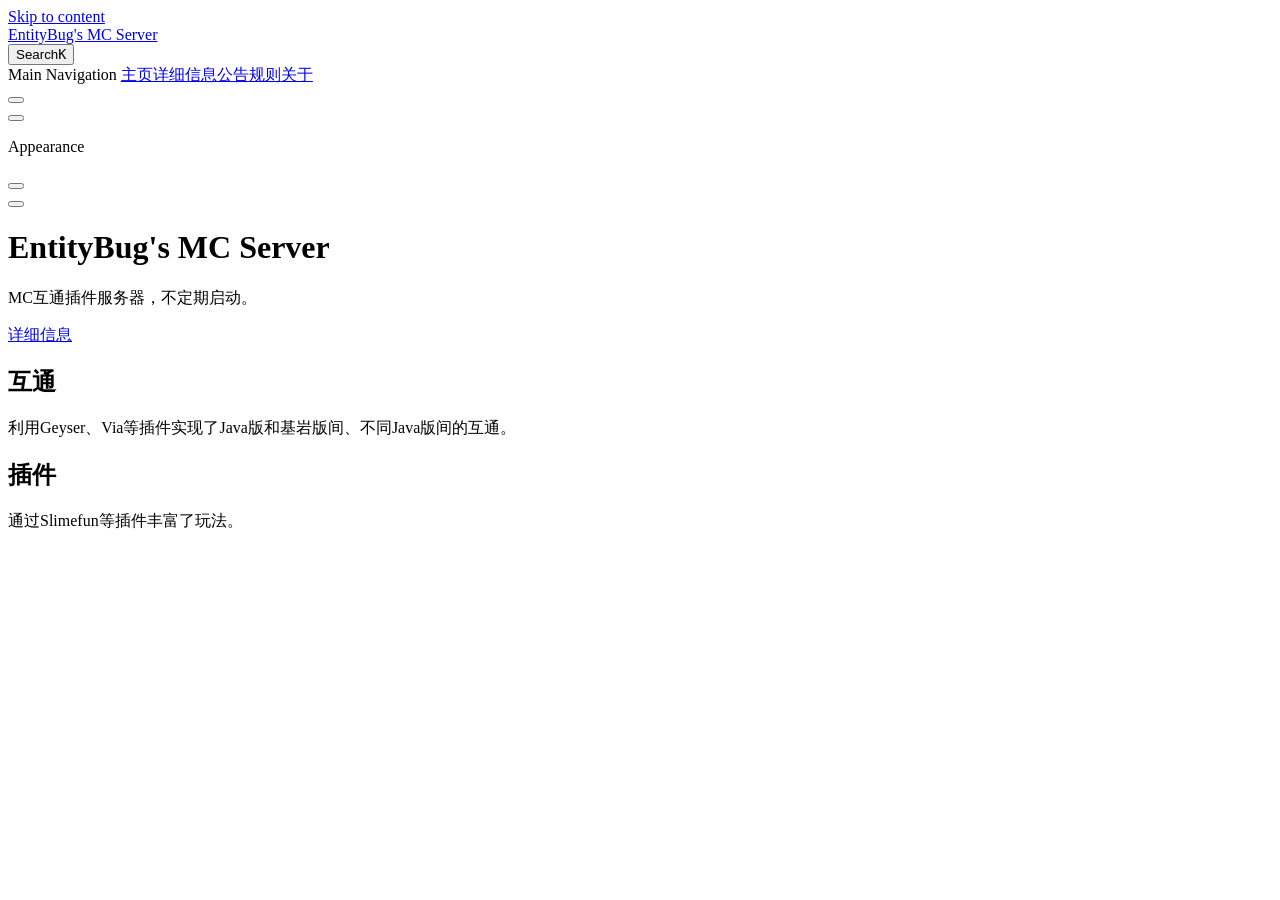
==== commit 1275d3e6: "fix" ====
--- a/index.html
+++ b/index.html
@@ -6,19 +6,19 @@
     <title>EntityBug's MC Server</title>
     <meta name="description" content="EntityBug's MC Server">
     <meta name="generator" content="VitePress v1.3.3">
-    <link rel="preload stylesheet" href="/assets/style.Cs6MiQ19.css" as="style">
+    <link rel="preload stylesheet" href="/mcserver/assets/style.DFTGeBud.css" as="style">
     
-    <script type="module" src="/assets/app.CuTtIM8b.js"></script>
-    <link rel="preload" href="/assets/inter-roman-latin.Di8DUHzh.woff2" as="font" type="font/woff2" crossorigin="">
-    <link rel="modulepreload" href="/assets/chunks/theme.NiTlILc1.js">
-    <link rel="modulepreload" href="/assets/chunks/framework.DpC1ZpOZ.js">
-    <link rel="modulepreload" href="/assets/index.md.BgIE23Xi.lean.js">
+    <script type="module" src="/mcserver/assets/app.WDIkpR-C.js"></script>
+    <link rel="preload" href="/mcserver/assets/inter-roman-latin.Di8DUHzh.woff2" as="font" type="font/woff2" crossorigin="">
+    <link rel="modulepreload" href="/mcserver/assets/chunks/theme.ColYmbrb.js">
+    <link rel="modulepreload" href="/mcserver/assets/chunks/framework.h-E1PUmN.js">
+    <link rel="modulepreload" href="/mcserver/assets/index.md.BG1dNJs8.lean.js">
     <script id="check-dark-mode">(()=>{const e=localStorage.getItem("vitepress-theme-appearance")||"auto",a=window.matchMedia("(prefers-color-scheme: dark)").matches;(!e||e==="auto"?a:e==="dark")&&document.documentElement.classList.add("dark")})();</script>
     <script id="check-mac-os">document.documentElement.classList.toggle("mac",/Mac|iPhone|iPod|iPad/i.test(navigator.platform));</script>
   </head>
   <body>
-    <div id="app"><div class="Layout" data-v-5d98c3a5><!--[--><!--]--><!--[--><span tabindex="-1" data-v-0f60ec36></span><a href="#VPContent" class="VPSkipLink visually-hidden" data-v-0f60ec36> Skip to content </a><!--]--><!----><header class="VPNav" data-v-5d98c3a5 data-v-ae24b3ad><div class="VPNavBar home top" data-v-ae24b3ad data-v-6aa21345><div class="wrapper" data-v-6aa21345><div class="container" data-v-6aa21345><div class="title" data-v-6aa21345><div class="VPNavBarTitle" data-v-6aa21345 data-v-ab179fa1><a class="title" href="/" data-v-ab179fa1><!--[--><!--]--><!----><span data-v-ab179fa1>EntityBug&#39;s MC Server</span><!--[--><!--]--></a></div></div><div class="content" data-v-6aa21345><div class="content-body" data-v-6aa21345><!--[--><!--]--><div class="VPNavBarSearch search" data-v-6aa21345><!--[--><!----><div id="local-search"><button type="button" class="DocSearch DocSearch-Button" aria-label="Search"><span class="DocSearch-Button-Container"><span class="vp-icon DocSearch-Search-Icon"></span><span class="DocSearch-Button-Placeholder">Search</span></span><span class="DocSearch-Button-Keys"><kbd class="DocSearch-Button-Key"></kbd><kbd class="DocSearch-Button-Key">K</kbd></span></button></div><!--]--></div><nav aria-labelledby="main-nav-aria-label" class="VPNavBarMenu menu" data-v-6aa21345 data-v-dc692963><span id="main-nav-aria-label" class="visually-hidden" data-v-dc692963> Main Navigation </span><!--[--><!--[--><a class="VPLink link VPNavBarMenuLink active" href="/" tabindex="0" data-v-dc692963 data-v-9c663999><!--[--><span data-v-9c663999>主页</span><!--]--></a><!--]--><!--[--><a class="VPLink link VPNavBarMenuLink" href="/details.html" tabindex="0" data-v-dc692963 data-v-9c663999><!--[--><span data-v-9c663999>详细信息</span><!--]--></a><!--]--><!--[--><a class="VPLink link VPNavBarMenuLink" href="/notice.html" tabindex="0" data-v-dc692963 data-v-9c663999><!--[--><span data-v-9c663999>公告</span><!--]--></a><!--]--><!--[--><a class="VPLink link VPNavBarMenuLink" href="/rules.html" tabindex="0" data-v-dc692963 data-v-9c663999><!--[--><span data-v-9c663999>规则</span><!--]--></a><!--]--><!--[--><a class="VPLink link VPNavBarMenuLink" href="/about.html" tabindex="0" data-v-dc692963 data-v-9c663999><!--[--><span data-v-9c663999>关于</span><!--]--></a><!--]--><!--]--></nav><!----><div class="VPNavBarAppearance appearance" data-v-6aa21345 data-v-6c893767><button class="VPSwitch VPSwitchAppearance" type="button" role="switch" title="Switch to dark theme" aria-checked="false" data-v-6c893767 data-v-5337faa4 data-v-1d5665e3><span class="check" data-v-1d5665e3><span class="icon" data-v-1d5665e3><!--[--><span class="vpi-sun sun" data-v-5337faa4></span><span class="vpi-moon moon" data-v-5337faa4></span><!--]--></span></span></button></div><!----><div class="VPFlyout VPNavBarExtra extra" data-v-6aa21345 data-v-bb2aa2f0 data-v-b6c34ac9><button type="button" class="button" aria-haspopup="true" aria-expanded="false" aria-label="extra navigation" data-v-b6c34ac9><span class="vpi-more-horizontal icon" data-v-b6c34ac9></span></button><div class="menu" data-v-b6c34ac9><div class="VPMenu" data-v-b6c34ac9 data-v-b98bc113><!----><!--[--><!--[--><!----><div class="group" data-v-bb2aa2f0><div class="item appearance" data-v-bb2aa2f0><p class="label" data-v-bb2aa2f0>Appearance</p><div class="appearance-action" data-v-bb2aa2f0><button class="VPSwitch VPSwitchAppearance" type="button" role="switch" title="Switch to dark theme" aria-checked="false" data-v-bb2aa2f0 data-v-5337faa4 data-v-1d5665e3><span class="check" data-v-1d5665e3><span class="icon" data-v-1d5665e3><!--[--><span class="vpi-sun sun" data-v-5337faa4></span><span class="vpi-moon moon" data-v-5337faa4></span><!--]--></span></span></button></div></div></div><!----><!--]--><!--]--></div></div></div><!--[--><!--]--><button type="button" class="VPNavBarHamburger hamburger" aria-label="mobile navigation" aria-expanded="false" aria-controls="VPNavScreen" data-v-6aa21345 data-v-e5dd9c1c><span class="container" data-v-e5dd9c1c><span class="top" data-v-e5dd9c1c></span><span class="middle" data-v-e5dd9c1c></span><span class="bottom" data-v-e5dd9c1c></span></span></button></div></div></div></div><div class="divider" data-v-6aa21345><div class="divider-line" data-v-6aa21345></div></div></div><!----></header><!----><!----><div class="VPContent is-home" id="VPContent" data-v-5d98c3a5 data-v-1428d186><div class="VPHome" data-v-1428d186 data-v-686f80a6><!--[--><!--]--><div class="VPHero VPHomeHero" data-v-686f80a6 data-v-303bb580><div class="container" data-v-303bb580><div class="main" data-v-303bb580><!--[--><!--]--><!--[--><h1 class="name" data-v-303bb580><span class="clip" data-v-303bb580>EntityBug's MC Server</span></h1><!----><p class="tagline" data-v-303bb580>MC互通插件服务器，不定期启动。</p><!--]--><!--[--><!--]--><div class="actions" data-v-303bb580><!--[--><div class="action" data-v-303bb580><a class="VPButton medium brand" href="/details.html" data-v-303bb580 data-v-cad61b99>详细信息</a></div><!--]--></div><!--[--><!--]--></div><!----></div></div><!--[--><!--]--><!--[--><!--]--><div class="VPFeatures VPHomeFeatures" data-v-686f80a6 data-v-a6181336><div class="container" data-v-a6181336><div class="items" data-v-a6181336><!--[--><div class="grid-2 item" data-v-a6181336><div class="VPLink no-icon VPFeature" data-v-a6181336 data-v-a3976bdc><!--[--><article class="box" data-v-a3976bdc><!----><h2 class="title" data-v-a3976bdc>互通</h2><p class="details" data-v-a3976bdc>利用Geyser、Via等插件实现了Java版和基岩版间、不同Java版间的互通。</p><!----></article><!--]--></div></div><div class="grid-2 item" data-v-a6181336><div class="VPLink no-icon VPFeature" data-v-a6181336 data-v-a3976bdc><!--[--><article class="box" data-v-a3976bdc><!----><h2 class="title" data-v-a3976bdc>插件</h2><p class="details" data-v-a3976bdc>通过Slimefun等插件丰富了玩法。</p><!----></article><!--]--></div></div><!--]--></div></div></div><!--[--><!--]--><div class="vp-doc container" style="" data-v-686f80a6 data-v-8e2d4988><!--[--><div style="position:relative;" data-v-686f80a6><div></div></div><!--]--></div></div></div><!----><!--[--><!--]--></div></div>
-    <script>window.__VP_HASH_MAP__=JSON.parse("{\"about.md\":\"Ckhu9-S3\",\"details.md\":\"DdPZ6ev9\",\"index.md\":\"BgIE23Xi\",\"notice.md\":\"BH4Be3iI\",\"rules.md\":\"1nCKeiab\"}");window.__VP_SITE_DATA__=JSON.parse("{\"lang\":\"zh-CN\",\"dir\":\"ltr\",\"title\":\"EntityBug's MC Server\",\"description\":\"EntityBug's MC Server\",\"base\":\"/\",\"head\":[],\"router\":{\"prefetchLinks\":true},\"appearance\":true,\"themeConfig\":{\"nav\":[{\"text\":\"主页\",\"link\":\"/\"},{\"text\":\"详细信息\",\"link\":\"/details\"},{\"text\":\"公告\",\"link\":\"/notice\"},{\"text\":\"规则\",\"link\":\"/rules\"},{\"text\":\"关于\",\"link\":\"/about\"}],\"search\":{\"provider\":\"local\"}},\"locales\":{},\"scrollOffset\":134,\"cleanUrls\":false}");</script>
+    <div id="app"><div class="Layout" data-v-5d98c3a5><!--[--><!--]--><!--[--><span tabindex="-1" data-v-0f60ec36></span><a href="#VPContent" class="VPSkipLink visually-hidden" data-v-0f60ec36> Skip to content </a><!--]--><!----><header class="VPNav" data-v-5d98c3a5 data-v-ae24b3ad><div class="VPNavBar home top" data-v-ae24b3ad data-v-6aa21345><div class="wrapper" data-v-6aa21345><div class="container" data-v-6aa21345><div class="title" data-v-6aa21345><div class="VPNavBarTitle" data-v-6aa21345 data-v-ab179fa1><a class="title" href="/mcserver/" data-v-ab179fa1><!--[--><!--]--><!----><span data-v-ab179fa1>EntityBug&#39;s MC Server</span><!--[--><!--]--></a></div></div><div class="content" data-v-6aa21345><div class="content-body" data-v-6aa21345><!--[--><!--]--><div class="VPNavBarSearch search" data-v-6aa21345><!--[--><!----><div id="local-search"><button type="button" class="DocSearch DocSearch-Button" aria-label="Search"><span class="DocSearch-Button-Container"><span class="vp-icon DocSearch-Search-Icon"></span><span class="DocSearch-Button-Placeholder">Search</span></span><span class="DocSearch-Button-Keys"><kbd class="DocSearch-Button-Key"></kbd><kbd class="DocSearch-Button-Key">K</kbd></span></button></div><!--]--></div><nav aria-labelledby="main-nav-aria-label" class="VPNavBarMenu menu" data-v-6aa21345 data-v-dc692963><span id="main-nav-aria-label" class="visually-hidden" data-v-dc692963> Main Navigation </span><!--[--><!--[--><a class="VPLink link VPNavBarMenuLink active" href="/mcserver/" tabindex="0" data-v-dc692963 data-v-9c663999><!--[--><span data-v-9c663999>主页</span><!--]--></a><!--]--><!--[--><a class="VPLink link VPNavBarMenuLink" href="/mcserver/details.html" tabindex="0" data-v-dc692963 data-v-9c663999><!--[--><span data-v-9c663999>详细信息</span><!--]--></a><!--]--><!--[--><a class="VPLink link VPNavBarMenuLink" href="/mcserver/notice.html" tabindex="0" data-v-dc692963 data-v-9c663999><!--[--><span data-v-9c663999>公告</span><!--]--></a><!--]--><!--[--><a class="VPLink link VPNavBarMenuLink" href="/mcserver/rules.html" tabindex="0" data-v-dc692963 data-v-9c663999><!--[--><span data-v-9c663999>规则</span><!--]--></a><!--]--><!--[--><a class="VPLink link VPNavBarMenuLink" href="/mcserver/about.html" tabindex="0" data-v-dc692963 data-v-9c663999><!--[--><span data-v-9c663999>关于</span><!--]--></a><!--]--><!--]--></nav><!----><div class="VPNavBarAppearance appearance" data-v-6aa21345 data-v-6c893767><button class="VPSwitch VPSwitchAppearance" type="button" role="switch" title="Switch to dark theme" aria-checked="false" data-v-6c893767 data-v-5337faa4 data-v-1d5665e3><span class="check" data-v-1d5665e3><span class="icon" data-v-1d5665e3><!--[--><span class="vpi-sun sun" data-v-5337faa4></span><span class="vpi-moon moon" data-v-5337faa4></span><!--]--></span></span></button></div><!----><div class="VPFlyout VPNavBarExtra extra" data-v-6aa21345 data-v-bb2aa2f0 data-v-b6c34ac9><button type="button" class="button" aria-haspopup="true" aria-expanded="false" aria-label="extra navigation" data-v-b6c34ac9><span class="vpi-more-horizontal icon" data-v-b6c34ac9></span></button><div class="menu" data-v-b6c34ac9><div class="VPMenu" data-v-b6c34ac9 data-v-b98bc113><!----><!--[--><!--[--><!----><div class="group" data-v-bb2aa2f0><div class="item appearance" data-v-bb2aa2f0><p class="label" data-v-bb2aa2f0>Appearance</p><div class="appearance-action" data-v-bb2aa2f0><button class="VPSwitch VPSwitchAppearance" type="button" role="switch" title="Switch to dark theme" aria-checked="false" data-v-bb2aa2f0 data-v-5337faa4 data-v-1d5665e3><span class="check" data-v-1d5665e3><span class="icon" data-v-1d5665e3><!--[--><span class="vpi-sun sun" data-v-5337faa4></span><span class="vpi-moon moon" data-v-5337faa4></span><!--]--></span></span></button></div></div></div><!----><!--]--><!--]--></div></div></div><!--[--><!--]--><button type="button" class="VPNavBarHamburger hamburger" aria-label="mobile navigation" aria-expanded="false" aria-controls="VPNavScreen" data-v-6aa21345 data-v-e5dd9c1c><span class="container" data-v-e5dd9c1c><span class="top" data-v-e5dd9c1c></span><span class="middle" data-v-e5dd9c1c></span><span class="bottom" data-v-e5dd9c1c></span></span></button></div></div></div></div><div class="divider" data-v-6aa21345><div class="divider-line" data-v-6aa21345></div></div></div><!----></header><!----><!----><div class="VPContent is-home" id="VPContent" data-v-5d98c3a5 data-v-1428d186><div class="VPHome" data-v-1428d186 data-v-686f80a6><!--[--><!--]--><div class="VPHero VPHomeHero" data-v-686f80a6 data-v-303bb580><div class="container" data-v-303bb580><div class="main" data-v-303bb580><!--[--><!--]--><!--[--><h1 class="name" data-v-303bb580><span class="clip" data-v-303bb580>EntityBug's MC Server</span></h1><!----><p class="tagline" data-v-303bb580>MC互通插件服务器，不定期启动。</p><!--]--><!--[--><!--]--><div class="actions" data-v-303bb580><!--[--><div class="action" data-v-303bb580><a class="VPButton medium brand" href="/mcserver/details.html" data-v-303bb580 data-v-cad61b99>详细信息</a></div><!--]--></div><!--[--><!--]--></div><!----></div></div><!--[--><!--]--><!--[--><!--]--><div class="VPFeatures VPHomeFeatures" data-v-686f80a6 data-v-a6181336><div class="container" data-v-a6181336><div class="items" data-v-a6181336><!--[--><div class="grid-2 item" data-v-a6181336><div class="VPLink no-icon VPFeature" data-v-a6181336 data-v-a3976bdc><!--[--><article class="box" data-v-a3976bdc><!----><h2 class="title" data-v-a3976bdc>互通</h2><p class="details" data-v-a3976bdc>利用Geyser、Via等插件实现了Java版和基岩版间、不同Java版间的互通。</p><!----></article><!--]--></div></div><div class="grid-2 item" data-v-a6181336><div class="VPLink no-icon VPFeature" data-v-a6181336 data-v-a3976bdc><!--[--><article class="box" data-v-a3976bdc><!----><h2 class="title" data-v-a3976bdc>插件</h2><p class="details" data-v-a3976bdc>通过Slimefun等插件丰富了玩法。</p><!----></article><!--]--></div></div><!--]--></div></div></div><!--[--><!--]--><div class="vp-doc container" style="" data-v-686f80a6 data-v-8e2d4988><!--[--><div style="position:relative;" data-v-686f80a6><div></div></div><!--]--></div></div></div><!----><!--[--><!--]--></div></div>
+    <script>window.__VP_HASH_MAP__=JSON.parse("{\"about.md\":\"DQZlDc6f\",\"details.md\":\"DRsP8OsL\",\"index.md\":\"BG1dNJs8\",\"notice.md\":\"C65u-lHa\",\"rules.md\":\"Bxl0zTJb\"}");window.__VP_SITE_DATA__=JSON.parse("{\"lang\":\"zh-CN\",\"dir\":\"ltr\",\"title\":\"EntityBug's MC Server\",\"description\":\"EntityBug's MC Server\",\"base\":\"/mcserver/\",\"head\":[],\"router\":{\"prefetchLinks\":true},\"appearance\":true,\"themeConfig\":{\"nav\":[{\"text\":\"主页\",\"link\":\"/\"},{\"text\":\"详细信息\",\"link\":\"/details\"},{\"text\":\"公告\",\"link\":\"/notice\"},{\"text\":\"规则\",\"link\":\"/rules\"},{\"text\":\"关于\",\"link\":\"/about\"}],\"search\":{\"provider\":\"local\"}},\"locales\":{},\"scrollOffset\":134,\"cleanUrls\":false}");</script>
     
   </body>
 </html>
